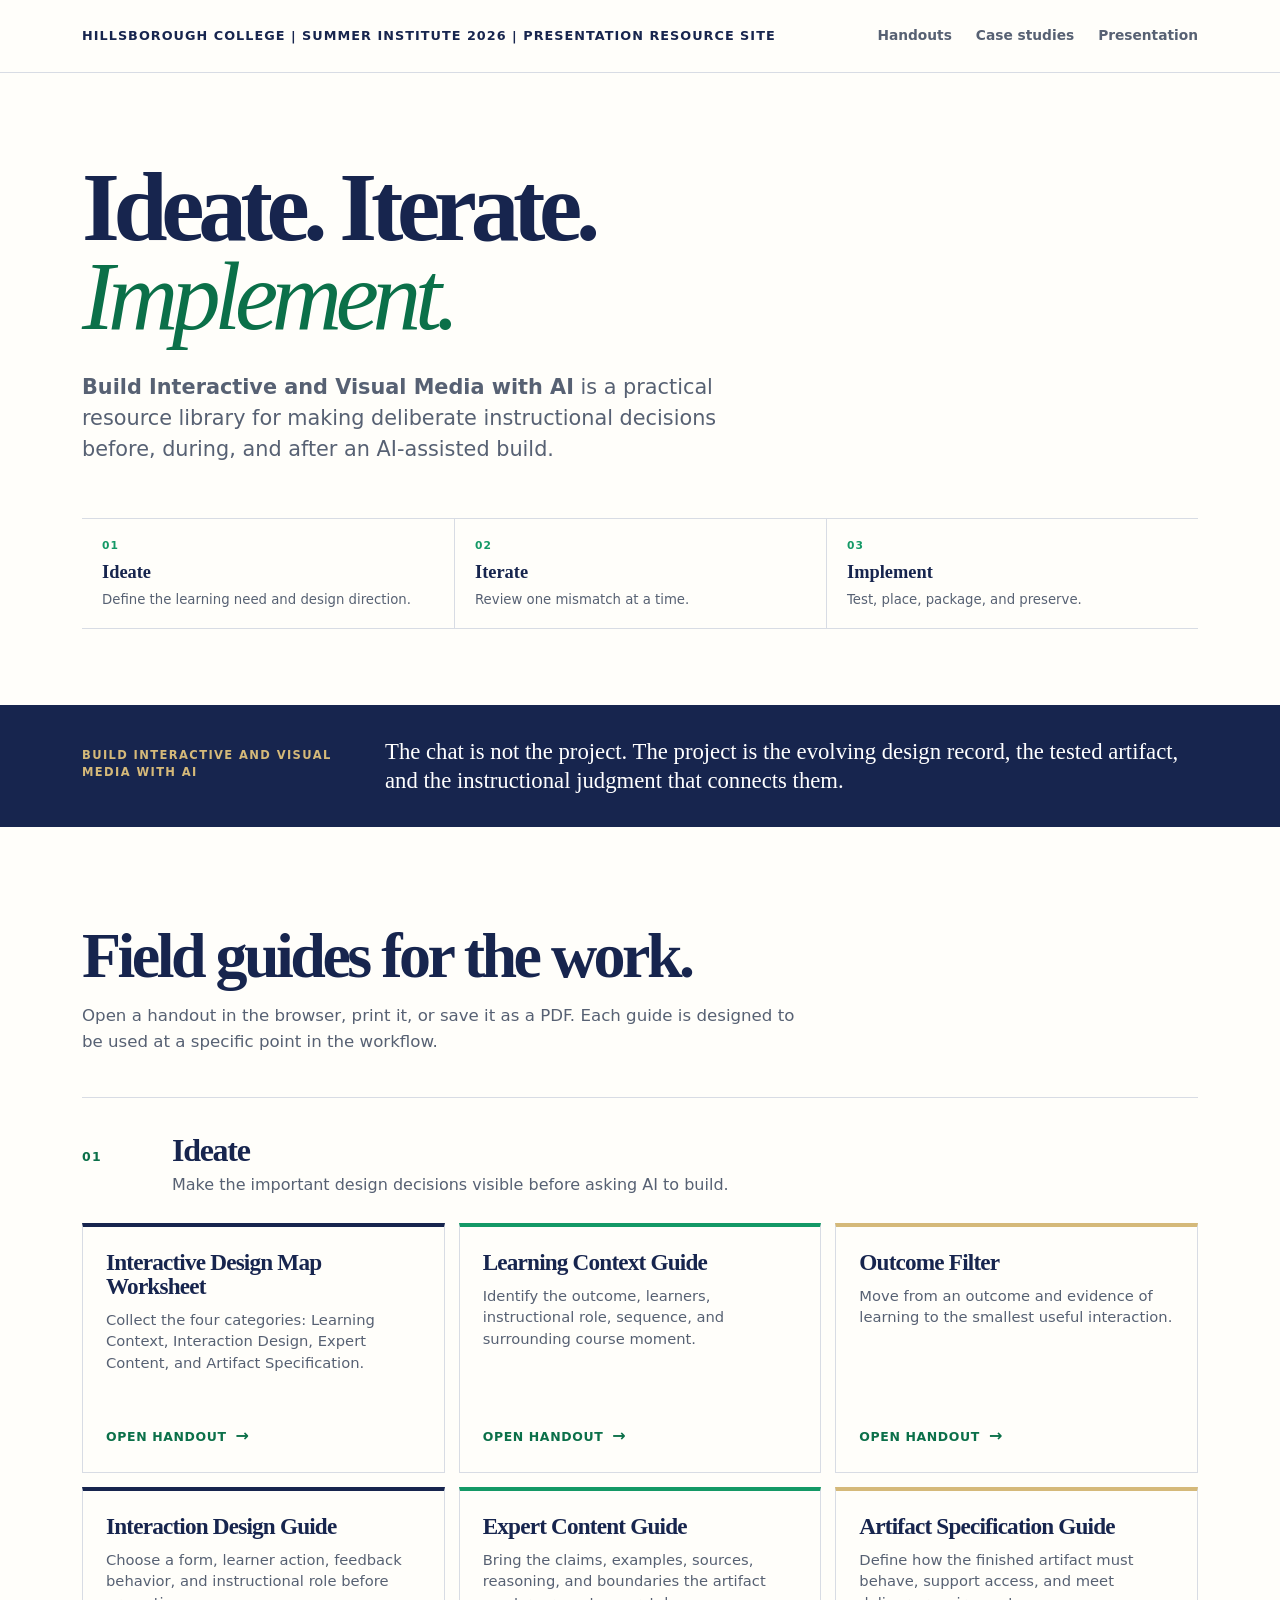
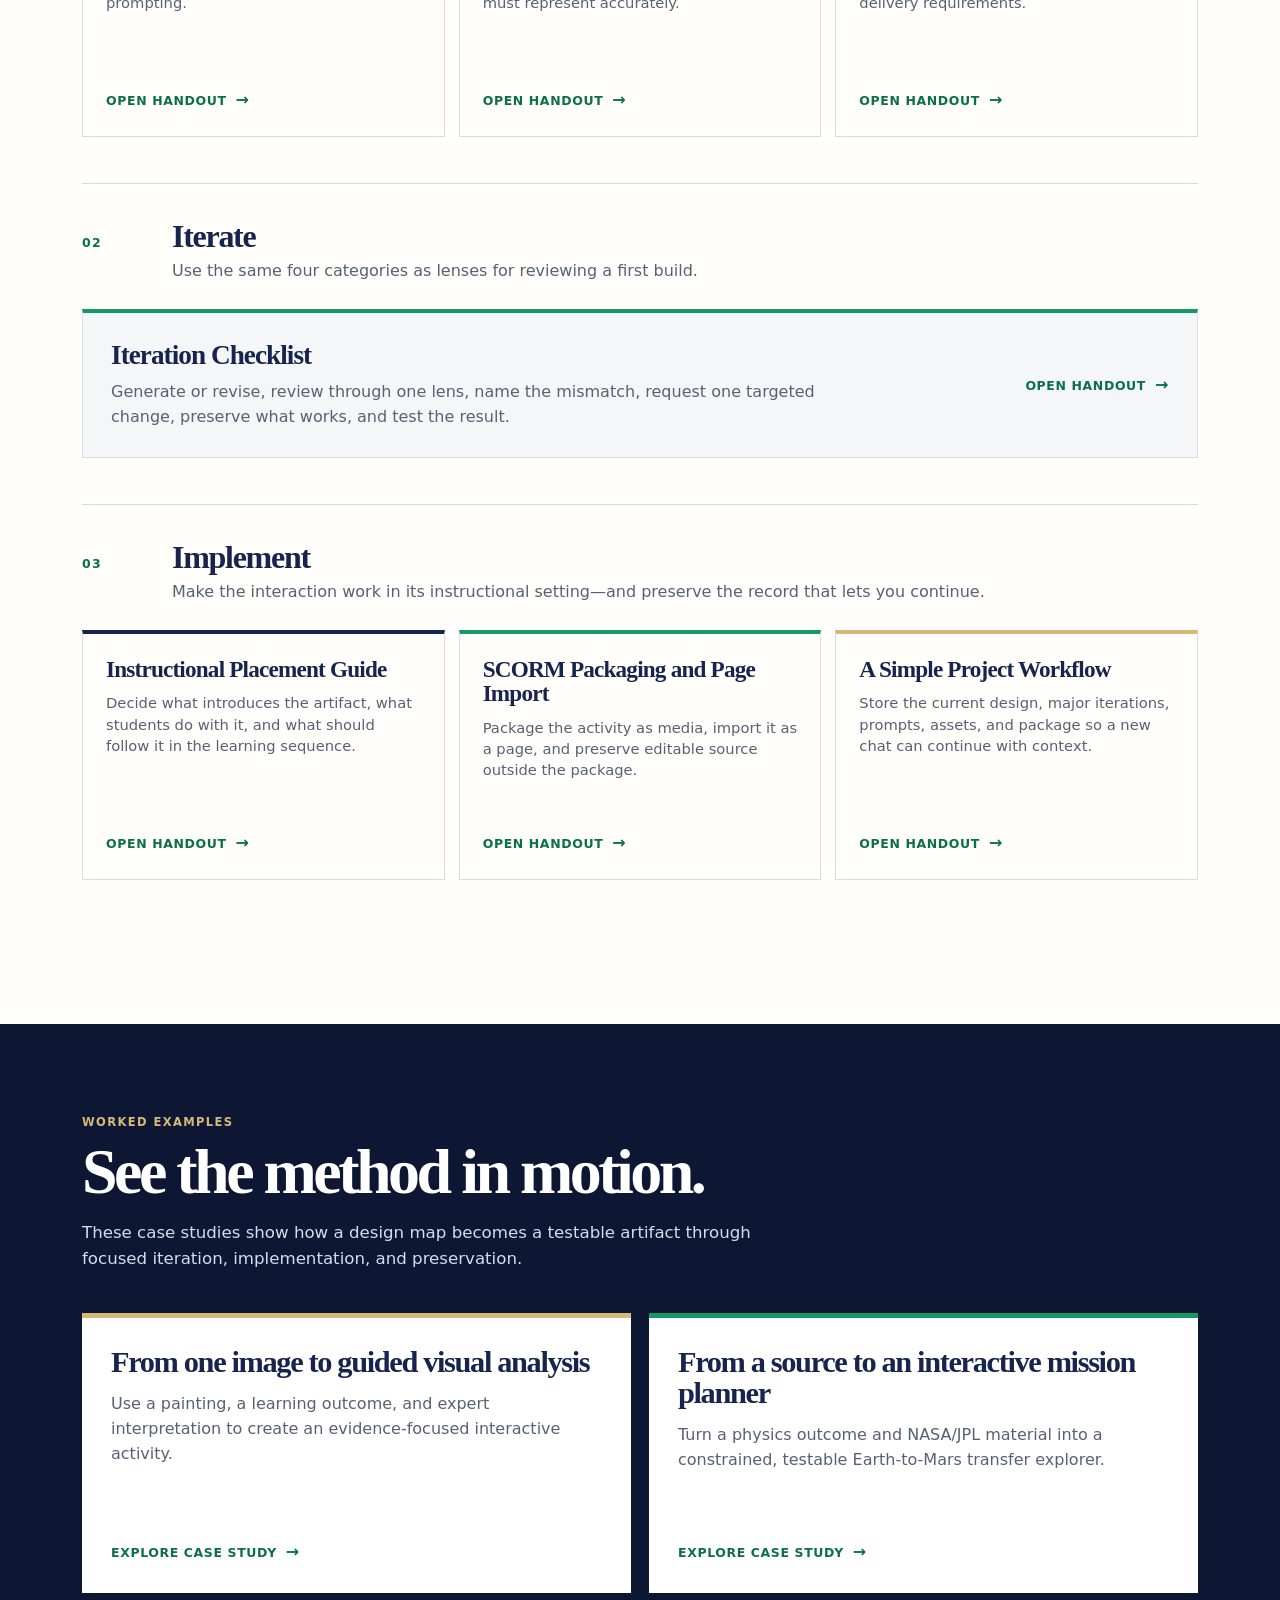
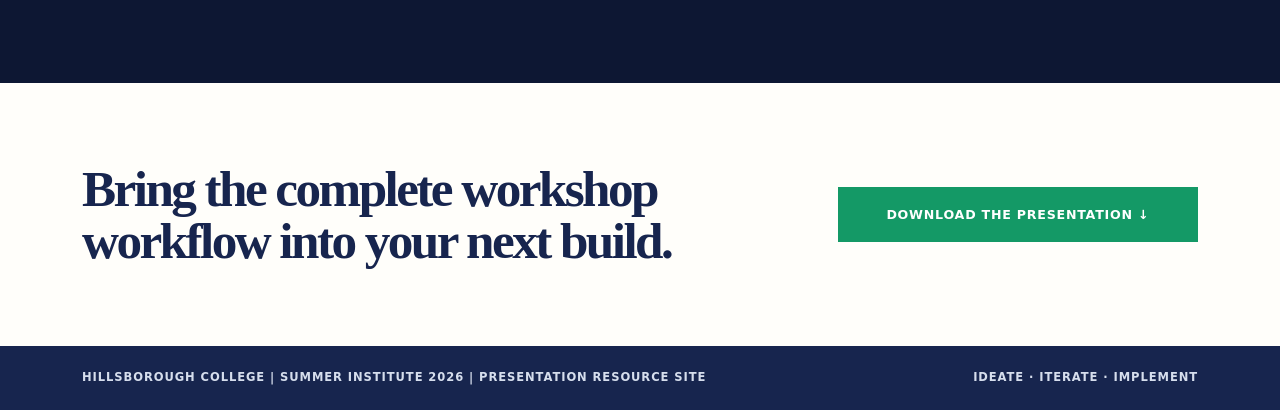
==== index.html @ d1218fcb "Remove landing page title eyebrow" ====
<!doctype html>
<html lang="en">
<head>
  <meta charset="utf-8">
  <meta name="viewport" content="width=device-width, initial-scale=1">
  <meta name="description" content="Hillsborough College Summer Institute 2026 resource library for Ideate, Iterate, Implement: building interactive and visual media with AI.">
  <title>Ideate, Iterate, Implement | Hillsborough College Summer Institute 2026</title>
  <link rel="stylesheet" href="assets/site.css">
</head>
<body>
  <a class="skip-link" href="#resources">Skip to resources</a>

  <header class="site-header">
    <div class="shell masthead">
      <a class="wordmark" href="#top">Hillsborough College | Summer Institute 2026 | Presentation Resource Site</a>
      <nav aria-label="Resource sections">
        <a href="#resources">Handouts</a>
        <a href="#cases">Case studies</a>
        <a href="#presentation">Presentation</a>
      </nav>
    </div>
  </header>

  <main id="top">
    <section class="hero shell" aria-labelledby="page-title">
      <h1 id="page-title">Ideate. Iterate.<br><em>Implement.</em></h1>
      <p class="hero-copy"><strong>Build Interactive and Visual Media with AI</strong> is a practical resource library for making deliberate instructional decisions before, during, and after an AI-assisted build.</p>
      <div class="workflow" aria-label="The workshop workflow">
        <a href="#ideate"><span>01</span><strong>Ideate</strong><small>Define the learning need and design direction.</small></a>
        <a href="#iterate"><span>02</span><strong>Iterate</strong><small>Review one mismatch at a time.</small></a>
        <a href="#implement"><span>03</span><strong>Implement</strong><small>Test, place, package, and preserve.</small></a>
      </div>
    </section>

    <section class="principle-band">
      <div class="shell principle-grid">
        <p class="eyebrow">Build Interactive and Visual Media with AI</p>
        <p>The chat is not the project. The project is the evolving design record, the tested artifact, and the instructional judgment that connects them.</p>
      </div>
    </section>

    <section class="resource-library shell" id="resources" aria-labelledby="resources-title">
      <div class="section-intro">
        <h2 id="resources-title">Field guides for the work.</h2>
        <p>Open a handout in the browser, print it, or save it as a PDF. Each guide is designed to be used at a specific point in the workflow.</p>
      </div>

      <section class="phase-section" id="ideate" aria-labelledby="ideate-title">
        <div class="phase-heading"><p>01</p><div><h3 id="ideate-title">Ideate</h3><p>Make the important design decisions visible before asking AI to build.</p></div></div>
        <div class="resource-grid resource-grid--three">
          <article class="resource-card"><h4>Interactive Design Map Worksheet</h4><p>Collect the four categories: Learning Context, Interaction Design, Expert Content, and Artifact Specification.</p><a href="resources/handouts/interactive-design-map-template/interactive-design-map-template.html">Open handout <span aria-hidden="true">→</span></a></article>
          <article class="resource-card"><h4>Learning Context Guide</h4><p>Identify the outcome, learners, instructional role, sequence, and surrounding course moment.</p><a href="resources/handouts/learning-context-guide/learning-context-guide.html">Open handout <span aria-hidden="true">→</span></a></article>
          <article class="resource-card"><h4>Outcome Filter</h4><p>Move from an outcome and evidence of learning to the smallest useful interaction.</p><a href="resources/handouts/outcome-filter/outcome-filter.html">Open handout <span aria-hidden="true">→</span></a></article>
          <article class="resource-card"><h4>Interaction Design Guide</h4><p>Choose a form, learner action, feedback behavior, and instructional role before prompting.</p><a href="resources/handouts/interaction-pattern-menu/interaction-pattern-menu.html">Open handout <span aria-hidden="true">→</span></a></article>
          <article class="resource-card"><h4>Expert Content Guide</h4><p>Bring the claims, examples, sources, reasoning, and boundaries the artifact must represent accurately.</p><a href="resources/handouts/expert-content-guide/expert-content-guide.html">Open handout <span aria-hidden="true">→</span></a></article>
          <article class="resource-card"><h4>Artifact Specification Guide</h4><p>Define how the finished artifact must behave, support access, and meet delivery requirements.</p><a href="resources/handouts/artifact-specification-guide/artifact-specification-guide.html">Open handout <span aria-hidden="true">→</span></a></article>
        </div>
      </section>

      <section class="phase-section" id="iterate" aria-labelledby="iterate-title">
        <div class="phase-heading"><p>02</p><div><h3 id="iterate-title">Iterate</h3><p>Use the same four categories as lenses for reviewing a first build.</p></div></div>
        <div class="resource-grid resource-grid--one">
          <article class="resource-card resource-card--feature"><div><h4>Iteration Checklist</h4><p>Generate or revise, review through one lens, name the mismatch, request one targeted change, preserve what works, and test the result.</p></div><a href="resources/handouts/iteration-checklist/iteration-checklist.html">Open handout <span aria-hidden="true">→</span></a></article>
        </div>
      </section>

      <section class="phase-section" id="implement" aria-labelledby="implement-title">
        <div class="phase-heading"><p>03</p><div><h3 id="implement-title">Implement</h3><p>Make the interaction work in its instructional setting—and preserve the record that lets you continue.</p></div></div>
        <div class="resource-grid resource-grid--three">
          <article class="resource-card"><h4>Instructional Placement Guide</h4><p>Decide what introduces the artifact, what students do with it, and what should follow it in the learning sequence.</p><a href="resources/handouts/canvas-placement-guide/canvas-placement-guide.html">Open handout <span aria-hidden="true">→</span></a></article>
          <article class="resource-card"><h4>SCORM Packaging and Page Import</h4><p>Package the activity as media, import it as a page, and preserve editable source outside the package.</p><a href="resources/handouts/scorm-packaging-pattern/scorm-packaging-pattern.html">Open handout <span aria-hidden="true">→</span></a></article>
          <article class="resource-card"><h4>A Simple Project Workflow</h4><p>Store the current design, major iterations, prompts, assets, and package so a new chat can continue with context.</p><a href="resources/handouts/project-workflow/project-workflow.html">Open handout <span aria-hidden="true">→</span></a></article>
        </div>
      </section>
    </section>

    <section class="case-band" id="cases" aria-labelledby="cases-title">
      <div class="shell">
        <div class="section-intro section-intro--light"><p class="eyebrow">Worked examples</p><h2 id="cases-title">See the method in motion.</h2><p>These case studies show how a design map becomes a testable artifact through focused iteration, implementation, and preservation.</p></div>
        <div class="case-grid">
          <article class="case-card"><h3>From one image to guided visual analysis</h3><p>Use a painting, a learning outcome, and expert interpretation to create an evidence-focused interactive activity.</p><a href="resources/case-studies/art-history/art-history-interactive-design-map.html">Explore case study <span aria-hidden="true">→</span></a></article>
          <article class="case-card"><h3>From a source to an interactive mission planner</h3><p>Turn a physics outcome and NASA/JPL material into a constrained, testable Earth-to-Mars transfer explorer.</p><a href="resources/case-studies/stem/earth-to-mars-transfer-window-explorer.html">Explore case study <span aria-hidden="true">→</span></a></article>
        </div>
      </div>
    </section>

    <section class="presentation shell" id="presentation" aria-labelledby="presentation-title">
      <div><h2 id="presentation-title">Bring the complete workshop workflow into your next build.</h2></div>
      <a class="download-link" href="resources/presentation/build-interactive-and-visual-media-with-ai-v3.pptx">Download the presentation <span aria-hidden="true">↓</span></a>
    </section>
  </main>

  <footer class="site-footer"><div class="shell"><span>Hillsborough College | Summer Institute 2026 | Presentation Resource Site</span><span>Ideate · Iterate · Implement</span></div></footer>
</body>
</html>
---- assets/site.css ----
:root { --navy:#17254e; --navy-deep:#0d1733; --green:#149966; --green-dark:#0b7049; --gold:#d5b979; --ink:#202532; --muted:#576173; --line:#d8dce4; --surface:#f5f6f8; --paper:#fffefa; --serif:Georgia,"Times New Roman",serif; --sans:Inter,ui-sans-serif,system-ui,-apple-system,BlinkMacSystemFont,"Segoe UI",sans-serif; }
* { box-sizing:border-box; }
html { scroll-behavior:smooth; }
body { background:var(--paper); color:var(--ink); font:16px/1.55 var(--sans); margin:0; }
a { color:inherit; }
.shell { margin:0 auto; max-width:1180px; padding-left:32px; padding-right:32px; }
.skip-link { background:#fff; color:var(--navy); left:12px; padding:10px 14px; position:fixed; top:-60px; z-index:10; }
.skip-link:focus { top:12px; }
.site-header { background:rgb(255 254 250 / 94%); border-bottom:1px solid var(--line); position:sticky; top:0; z-index:2; }
.masthead { align-items:center; display:flex; gap:24px; justify-content:space-between; min-height:72px; }
.wordmark { color:var(--navy); font-size:.8rem; font-weight:800; letter-spacing:.08em; text-decoration:none; text-transform:uppercase; }
nav { display:flex; gap:24px; }
nav a { color:var(--muted); font-size:.86rem; font-weight:750; text-decoration:none; }
nav a:hover, nav a:focus-visible { color:var(--green-dark); }
.hero { padding-bottom:76px; padding-top:90px; }
.eyebrow, .card-kicker { color:var(--green-dark); font-size:.72rem; font-weight:800; letter-spacing:.12em; margin:0 0 9px; text-transform:uppercase; }
h1,h2,h3,h4,p { margin-top:0; }
h1,h2,h3,h4 { color:var(--navy); font-family:var(--serif); }
h1 { font-size:clamp(3.3rem,7.6vw,6.65rem); letter-spacing:-.065em; line-height:.92; margin-bottom:30px; max-width:920px; }
h1 em { color:var(--green-dark); font-style:italic; font-weight:400; }
.hero-copy { color:var(--muted); font-size:clamp(1.05rem,2vw,1.3rem); line-height:1.5; margin-bottom:52px; max-width:690px; }
.workflow { border-bottom:1px solid var(--line); border-top:1px solid var(--line); display:grid; grid-template-columns:repeat(3,1fr); }
.workflow a { border-left:1px solid var(--line); display:grid; gap:4px; padding:19px 20px; text-decoration:none; }
.workflow a:first-child { border-left:0; }
.workflow a:hover, .workflow a:focus-visible { background:#edf7f2; outline:0; }
.workflow span { color:var(--green); font-size:.67rem; font-weight:800; letter-spacing:.1em; }
.workflow strong { color:var(--navy); font-family:var(--serif); font-size:1.15rem; }
.workflow small { color:var(--muted); font-size:.83rem; line-height:1.35; }
.principle-band { background:var(--navy); color:#fff; }
.principle-grid { align-items:baseline; display:grid; gap:32px; grid-template-columns:1fr 3fr; padding-bottom:32px; padding-top:32px; }
.principle-grid .eyebrow { color:var(--gold); margin:0; }
.principle-grid p:last-child { font-family:var(--serif); font-size:1.42rem; line-height:1.28; margin:0; }
.resource-library { padding-bottom:98px; padding-top:98px; }
.section-intro { margin-bottom:42px; max-width:720px; }
.section-intro h2 { font-size:clamp(2.35rem,5vw,4.1rem); letter-spacing:-.055em; line-height:.98; margin-bottom:16px; }
.section-intro > p:last-child { color:var(--muted); font-size:1.04rem; margin-bottom:0; }
.phase-section { border-top:1px solid var(--line); padding:36px 0 46px; }
.phase-heading { align-items:baseline; display:grid; gap:18px; grid-template-columns:72px minmax(0,1fr); margin-bottom:25px; }
.phase-heading > p { color:var(--green-dark); font-size:.78rem; font-weight:800; letter-spacing:.11em; margin:5px 0 0; }
.phase-heading h3 { font-size:2rem; letter-spacing:-.04em; line-height:1; margin-bottom:7px; }
.phase-heading div > p { color:var(--muted); margin:0; }
.resource-grid { display:grid; gap:14px; }
.resource-grid--three { grid-template-columns:repeat(3,1fr); }
.resource-grid--one { grid-template-columns:1fr; }
.resource-card { border:1px solid var(--line); border-top:4px solid var(--navy); display:flex; flex-direction:column; min-height:250px; padding:23px; }
.resource-card:nth-child(3n+2) { border-top-color:var(--green); }
.resource-card:nth-child(3n) { border-top-color:var(--gold); }
.resource-card h4 { font-size:1.45rem; letter-spacing:-.035em; line-height:1.04; margin-bottom:11px; }
.resource-card > p:not(.card-kicker) { color:var(--muted); font-size:.92rem; line-height:1.45; margin-bottom:22px; }
.resource-card a, .case-card a { color:var(--green-dark); font-size:.78rem; font-weight:850; letter-spacing:.05em; margin-top:auto; text-decoration:none; text-transform:uppercase; }
.resource-card a span, .case-card a span { font-size:1rem; margin-left:4px; }
.resource-card a:hover, .resource-card a:focus-visible, .case-card a:hover, .case-card a:focus-visible { color:var(--navy); text-decoration:underline; }
.resource-card--feature { align-items:center; background:var(--surface); border-top-color:var(--green); flex-direction:row; gap:32px; justify-content:space-between; min-height:0; padding:28px; }
.resource-card--feature > div { max-width:720px; }
.resource-card--feature h4 { font-size:1.7rem; }
.resource-card--feature > div > p:last-child { color:var(--muted); margin:0; }
.resource-card--feature a { flex:0 0 auto; margin:0; }
.case-band { background:var(--navy-deep); color:#fff; padding:90px 0; }
.section-intro--light .eyebrow { color:var(--gold); }
.section-intro--light h2 { color:#fff; }
.section-intro--light > p:last-child { color:#d5ddec; }
.case-grid { display:grid; gap:18px; grid-template-columns:1fr 1fr; }
.case-card { background:#fff; border-top:5px solid var(--gold); display:flex; flex-direction:column; min-height:280px; padding:29px; }
.case-card:nth-child(2) { border-top-color:var(--green); }
.case-card h3 { font-size:1.9rem; letter-spacing:-.045em; line-height:1.02; margin-bottom:14px; }
.case-card > p:not(.card-kicker) { color:var(--muted); margin-bottom:26px; }
.presentation { align-items:center; display:grid; gap:35px; grid-template-columns:1.6fr .8fr; padding-bottom:80px; padding-top:80px; }
.presentation h2 { font-size:clamp(2rem,4vw,3.25rem); letter-spacing:-.05em; line-height:1; margin:0; max-width:690px; }
.download-link { background:var(--green); color:#fff; font-size:.79rem; font-weight:850; letter-spacing:.06em; padding:18px 20px; text-align:center; text-decoration:none; text-transform:uppercase; }
.download-link:hover, .download-link:focus-visible { background:var(--green-dark); outline:3px solid rgb(20 153 102 / 28%); outline-offset:3px; }
.site-footer { background:var(--navy); color:#d6deed; font-size:.72rem; font-weight:800; letter-spacing:.08em; text-transform:uppercase; }
.site-footer .shell { display:flex; justify-content:space-between; padding-bottom:23px; padding-top:23px; }
@media (max-width:820px) { .shell { padding-left:22px; padding-right:22px; } .hero,.resource-library { padding-bottom:65px; padding-top:65px; } .principle-grid,.presentation { grid-template-columns:1fr; } .resource-grid--three { grid-template-columns:repeat(2,1fr); } }
@media (max-width:570px) { .masthead { gap:14px; min-height:62px; } .wordmark { font-size:.67rem; } nav { gap:12px; } nav a { font-size:.75rem; } h1 { font-size:clamp(3rem,17vw,4.5rem); } .workflow,.resource-grid--three,.case-grid { grid-template-columns:1fr; } .workflow a { border-left:0; border-top:1px solid var(--line); } .workflow a:first-child { border-top:0; } .principle-grid { gap:16px; } .principle-grid p:last-child { font-size:1.2rem; } .phase-heading { grid-template-columns:1fr; gap:5px; } .resource-card--feature { align-items:flex-start; flex-direction:column; gap:18px; } .site-footer .shell { align-items:flex-start; flex-direction:column; gap:8px; } }
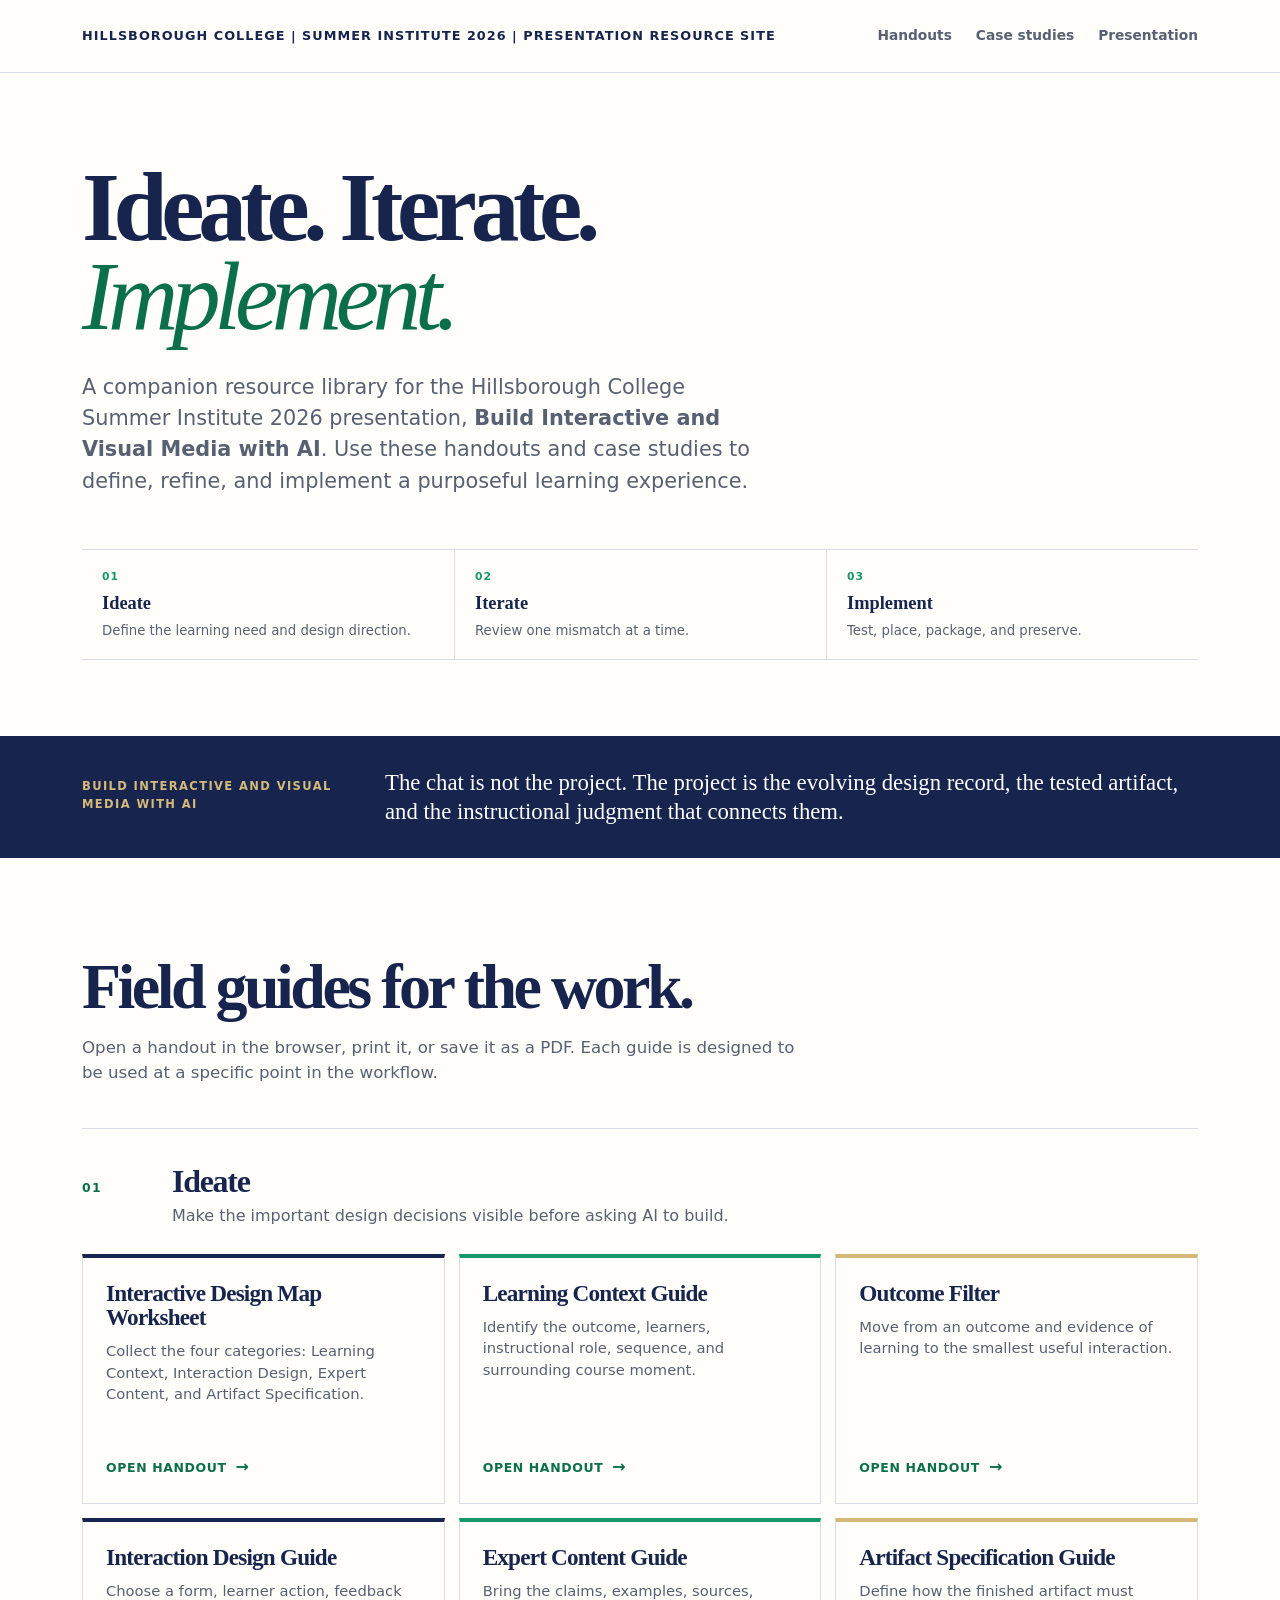
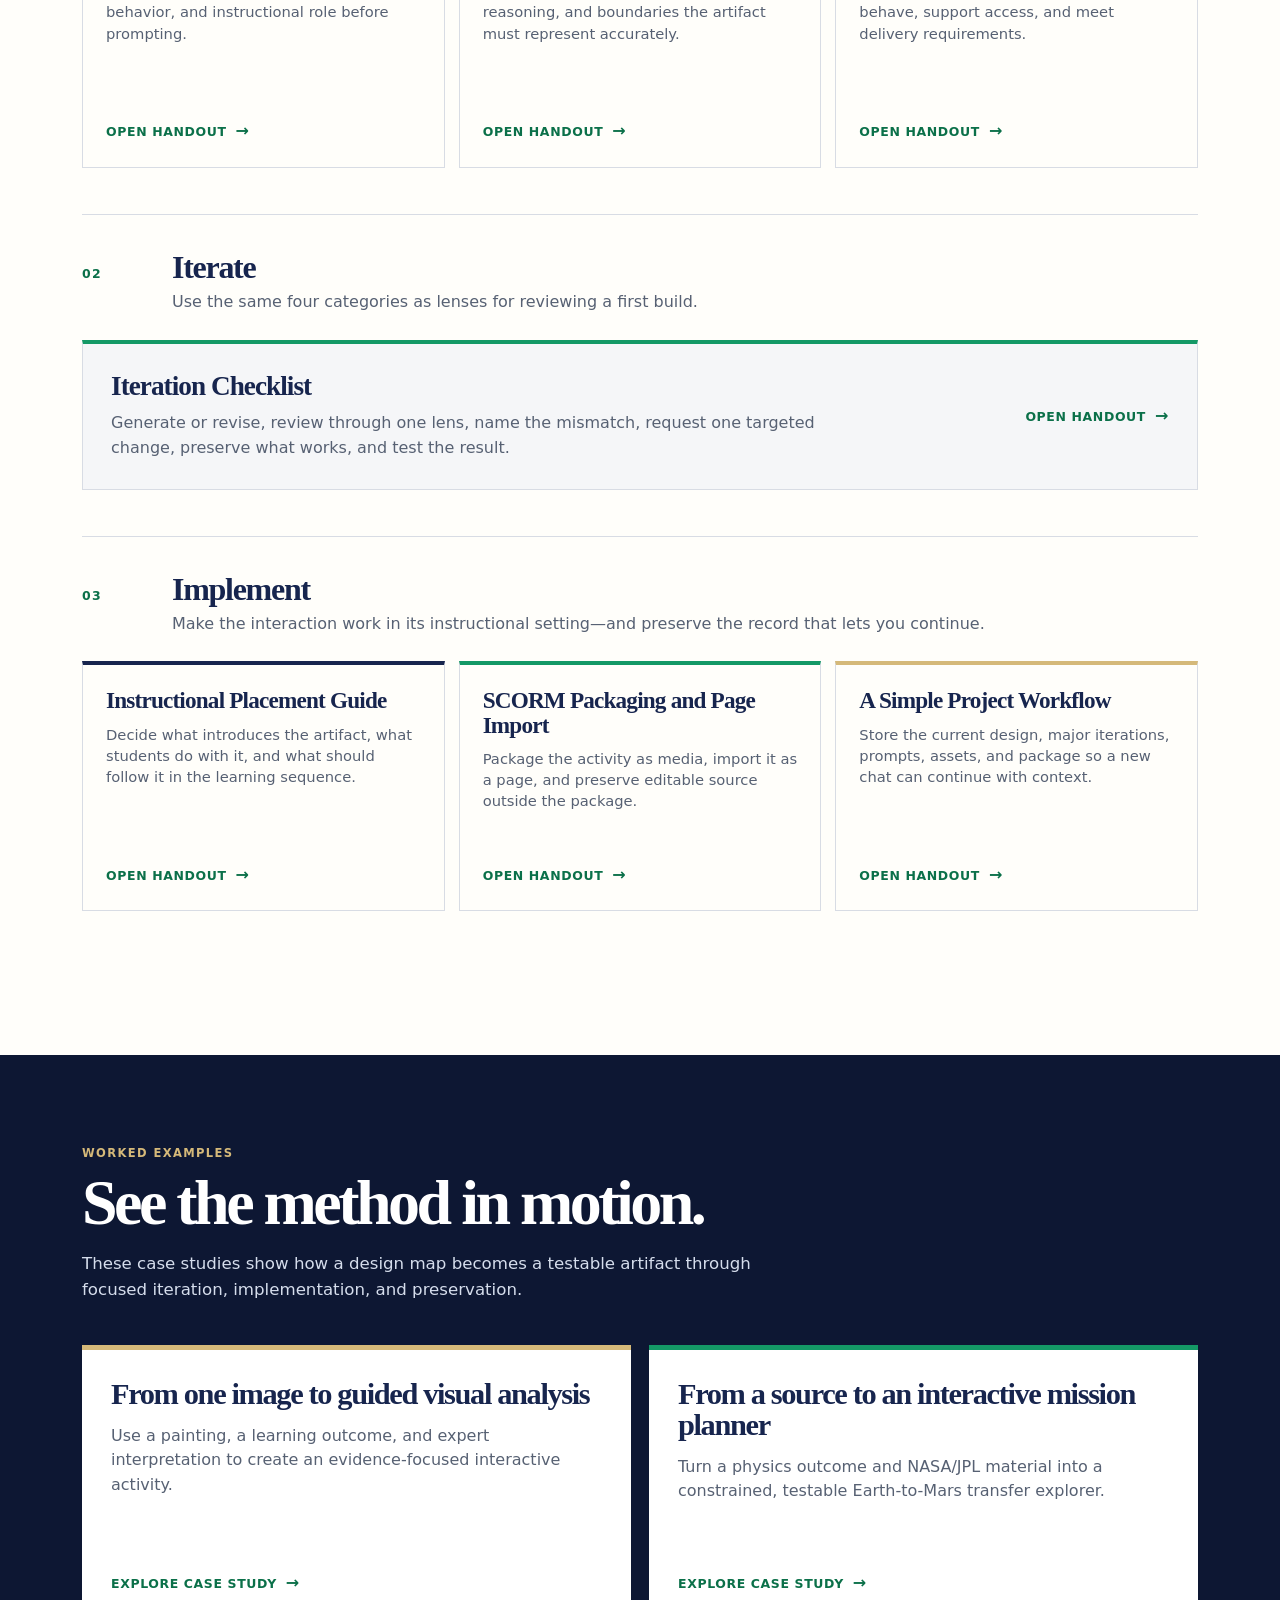
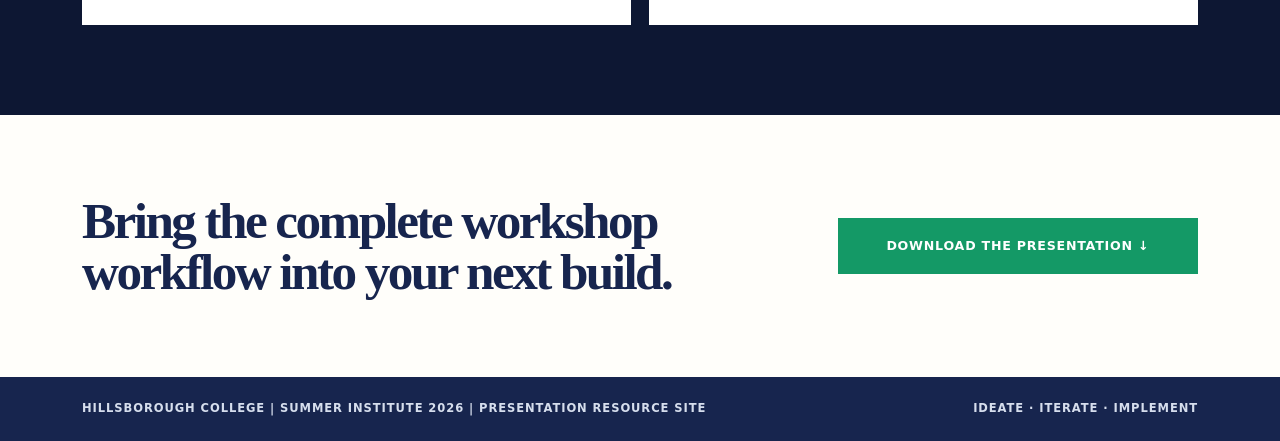
==== commit a5c56ba9: "Clarify resource site relationship to presentation" ====
--- a/index.html
+++ b/index.html
@@ -24,7 +24,7 @@
   <main id="top">
     <section class="hero shell" aria-labelledby="page-title">
       <h1 id="page-title">Ideate. Iterate.<br><em>Implement.</em></h1>
-      <p class="hero-copy"><strong>Build Interactive and Visual Media with AI</strong> is a practical resource library for making deliberate instructional decisions before, during, and after an AI-assisted build.</p>
+      <p class="hero-copy">A companion resource library for the Hillsborough College Summer Institute 2026 presentation, <strong>Build Interactive and Visual Media with AI</strong>. Use these handouts and case studies to define, refine, and implement a purposeful learning experience.</p>
       <div class="workflow" aria-label="The workshop workflow">
         <a href="#ideate"><span>01</span><strong>Ideate</strong><small>Define the learning need and design direction.</small></a>
         <a href="#iterate"><span>02</span><strong>Iterate</strong><small>Review one mismatch at a time.</small></a>
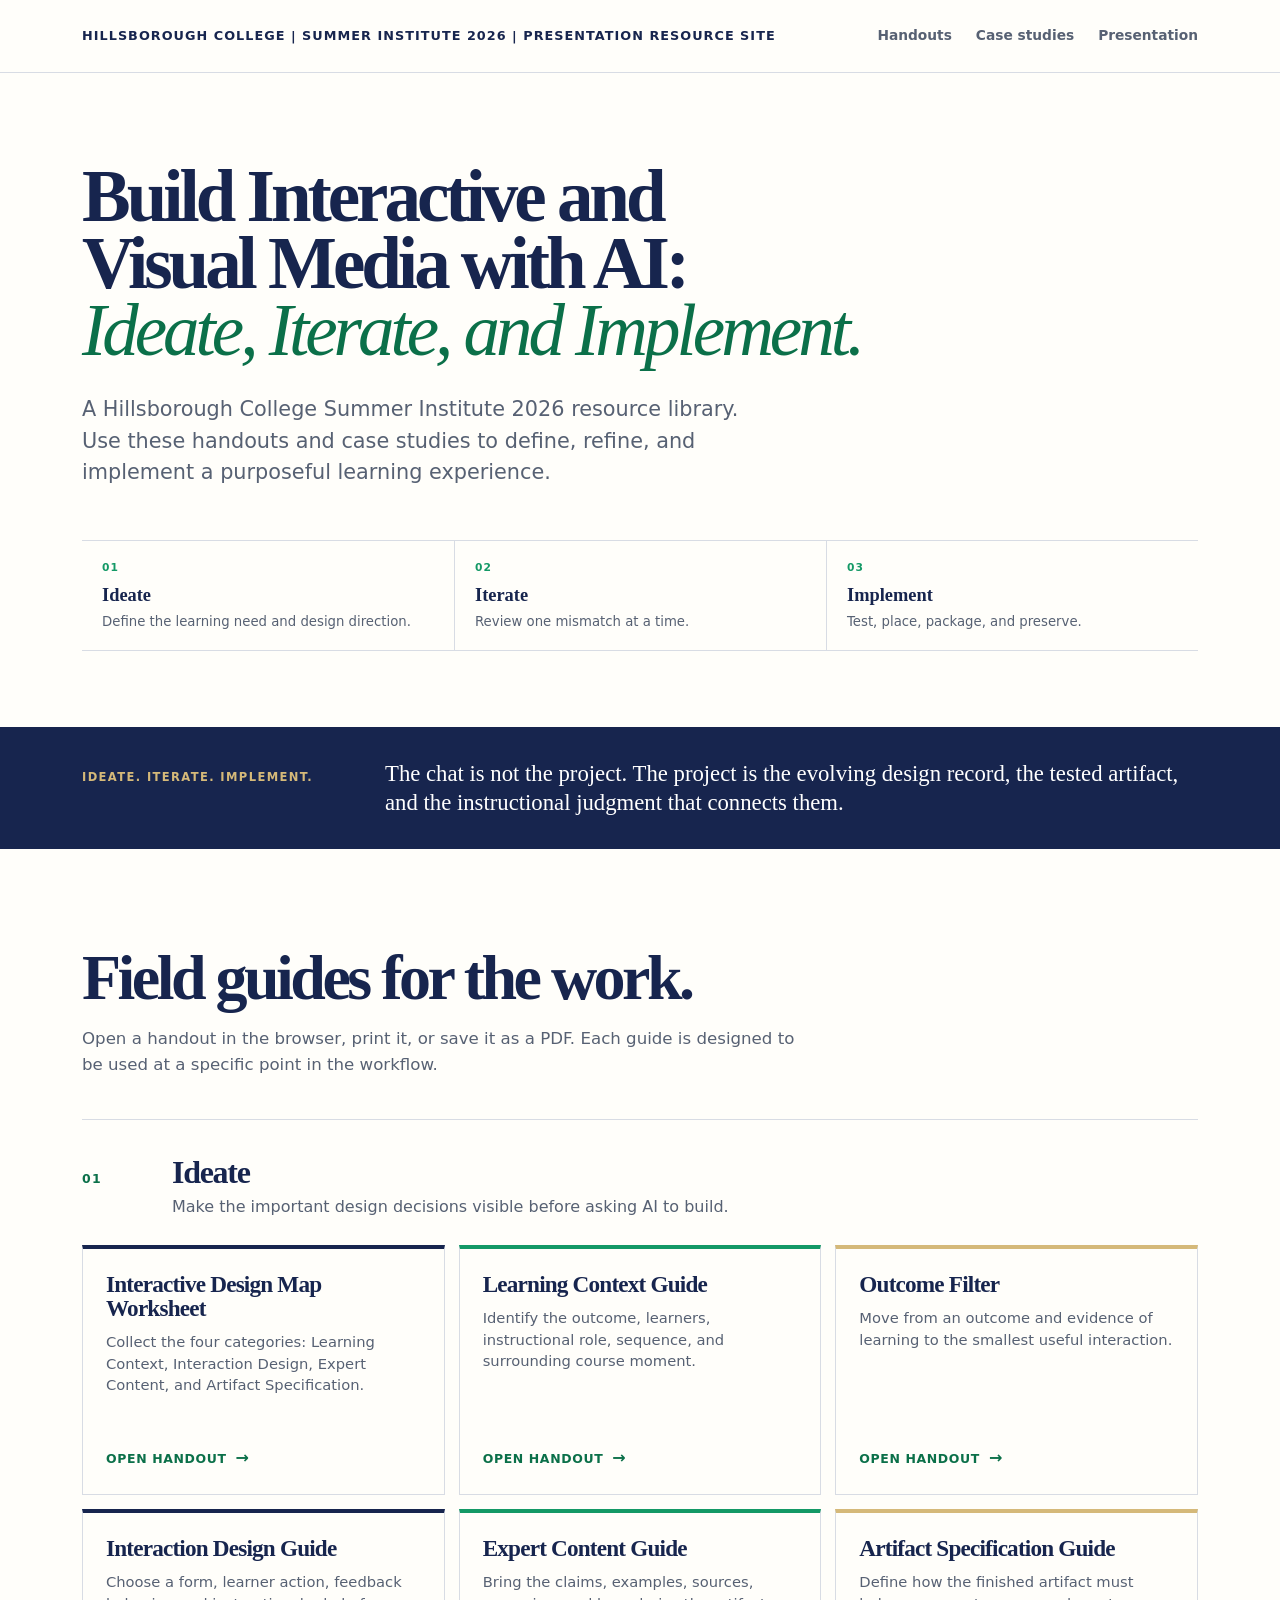
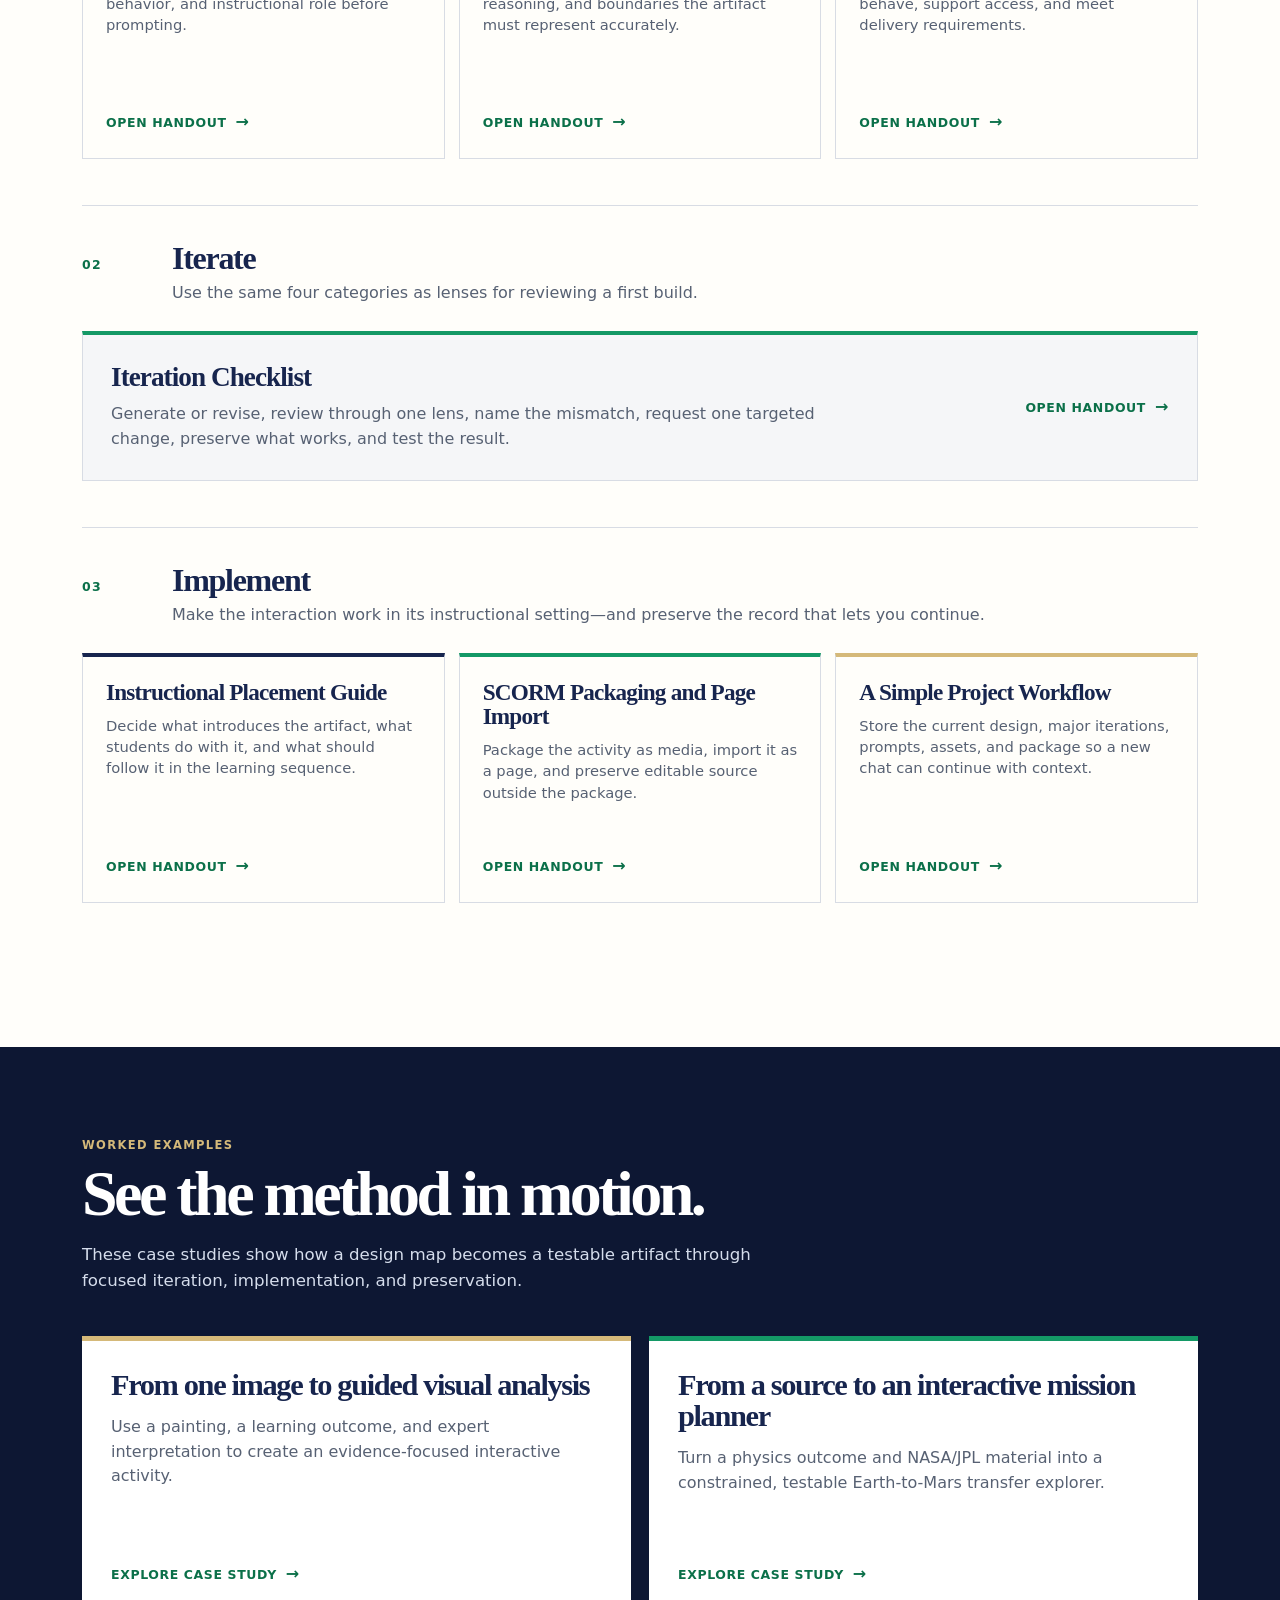
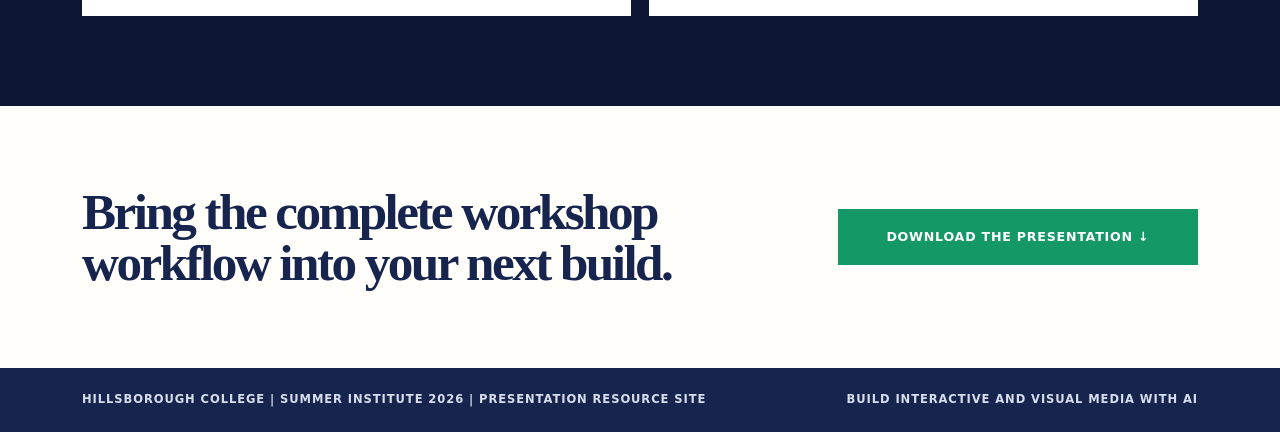
==== commit 8283a1c7: "Align resource site with presentation title and deck" ====
--- a/index.html
+++ b/index.html
@@ -3,8 +3,8 @@
 <head>
   <meta charset="utf-8">
   <meta name="viewport" content="width=device-width, initial-scale=1">
-  <meta name="description" content="Hillsborough College Summer Institute 2026 resource library for Ideate, Iterate, Implement: building interactive and visual media with AI.">
-  <title>Ideate, Iterate, Implement | Hillsborough College Summer Institute 2026</title>
+  <meta name="description" content="Build Interactive and Visual Media with AI: Ideate, Iterate, and Implement. Hillsborough College Summer Institute 2026 resource library.">
+  <title>Build Interactive and Visual Media with AI: Ideate, Iterate, and Implement</title>
   <link rel="stylesheet" href="assets/site.css">
 </head>
 <body>
@@ -23,8 +23,8 @@
 
   <main id="top">
     <section class="hero shell" aria-labelledby="page-title">
-      <h1 id="page-title">Ideate. Iterate.<br><em>Implement.</em></h1>
-      <p class="hero-copy">A companion resource library for the Hillsborough College Summer Institute 2026 presentation, <strong>Build Interactive and Visual Media with AI</strong>. Use these handouts and case studies to define, refine, and implement a purposeful learning experience.</p>
+      <h1 class="hero-title" id="page-title">Build Interactive and<br>Visual Media with AI:<br><em>Ideate, Iterate, and Implement.</em></h1>
+      <p class="hero-copy">A Hillsborough College Summer Institute 2026 resource library. Use these handouts and case studies to define, refine, and implement a purposeful learning experience.</p>
       <div class="workflow" aria-label="The workshop workflow">
         <a href="#ideate"><span>01</span><strong>Ideate</strong><small>Define the learning need and design direction.</small></a>
         <a href="#iterate"><span>02</span><strong>Iterate</strong><small>Review one mismatch at a time.</small></a>
@@ -34,7 +34,7 @@
 
     <section class="principle-band">
       <div class="shell principle-grid">
-        <p class="eyebrow">Build Interactive and Visual Media with AI</p>
+        <p class="eyebrow">Ideate. Iterate. Implement.</p>
         <p>The chat is not the project. The project is the evolving design record, the tested artifact, and the instructional judgment that connects them.</p>
       </div>
     </section>
@@ -90,6 +90,6 @@
     </section>
   </main>
 
-  <footer class="site-footer"><div class="shell"><span>Hillsborough College | Summer Institute 2026 | Presentation Resource Site</span><span>Ideate · Iterate · Implement</span></div></footer>
+  <footer class="site-footer"><div class="shell"><span>Hillsborough College | Summer Institute 2026 | Presentation Resource Site</span><span>Build Interactive and Visual Media with AI</span></div></footer>
 </body>
 </html>
--- a/assets/site.css
+++ b/assets/site.css
@@ -17,6 +17,7 @@
 h1,h2,h3,h4,p { margin-top:0; }
 h1,h2,h3,h4 { color:var(--navy); font-family:var(--serif); }
 h1 { font-size:clamp(3.3rem,7.6vw,6.65rem); letter-spacing:-.065em; line-height:.92; margin-bottom:30px; max-width:920px; }
+.hero-title { font-size:clamp(3rem,5.7vw,4.8rem); letter-spacing:-.055em; max-width:1100px; }
 h1 em { color:var(--green-dark); font-style:italic; font-weight:400; }
 .hero-copy { color:var(--muted); font-size:clamp(1.05rem,2vw,1.3rem); line-height:1.5; margin-bottom:52px; max-width:690px; }
 .workflow { border-bottom:1px solid var(--line); border-top:1px solid var(--line); display:grid; grid-template-columns:repeat(3,1fr); }
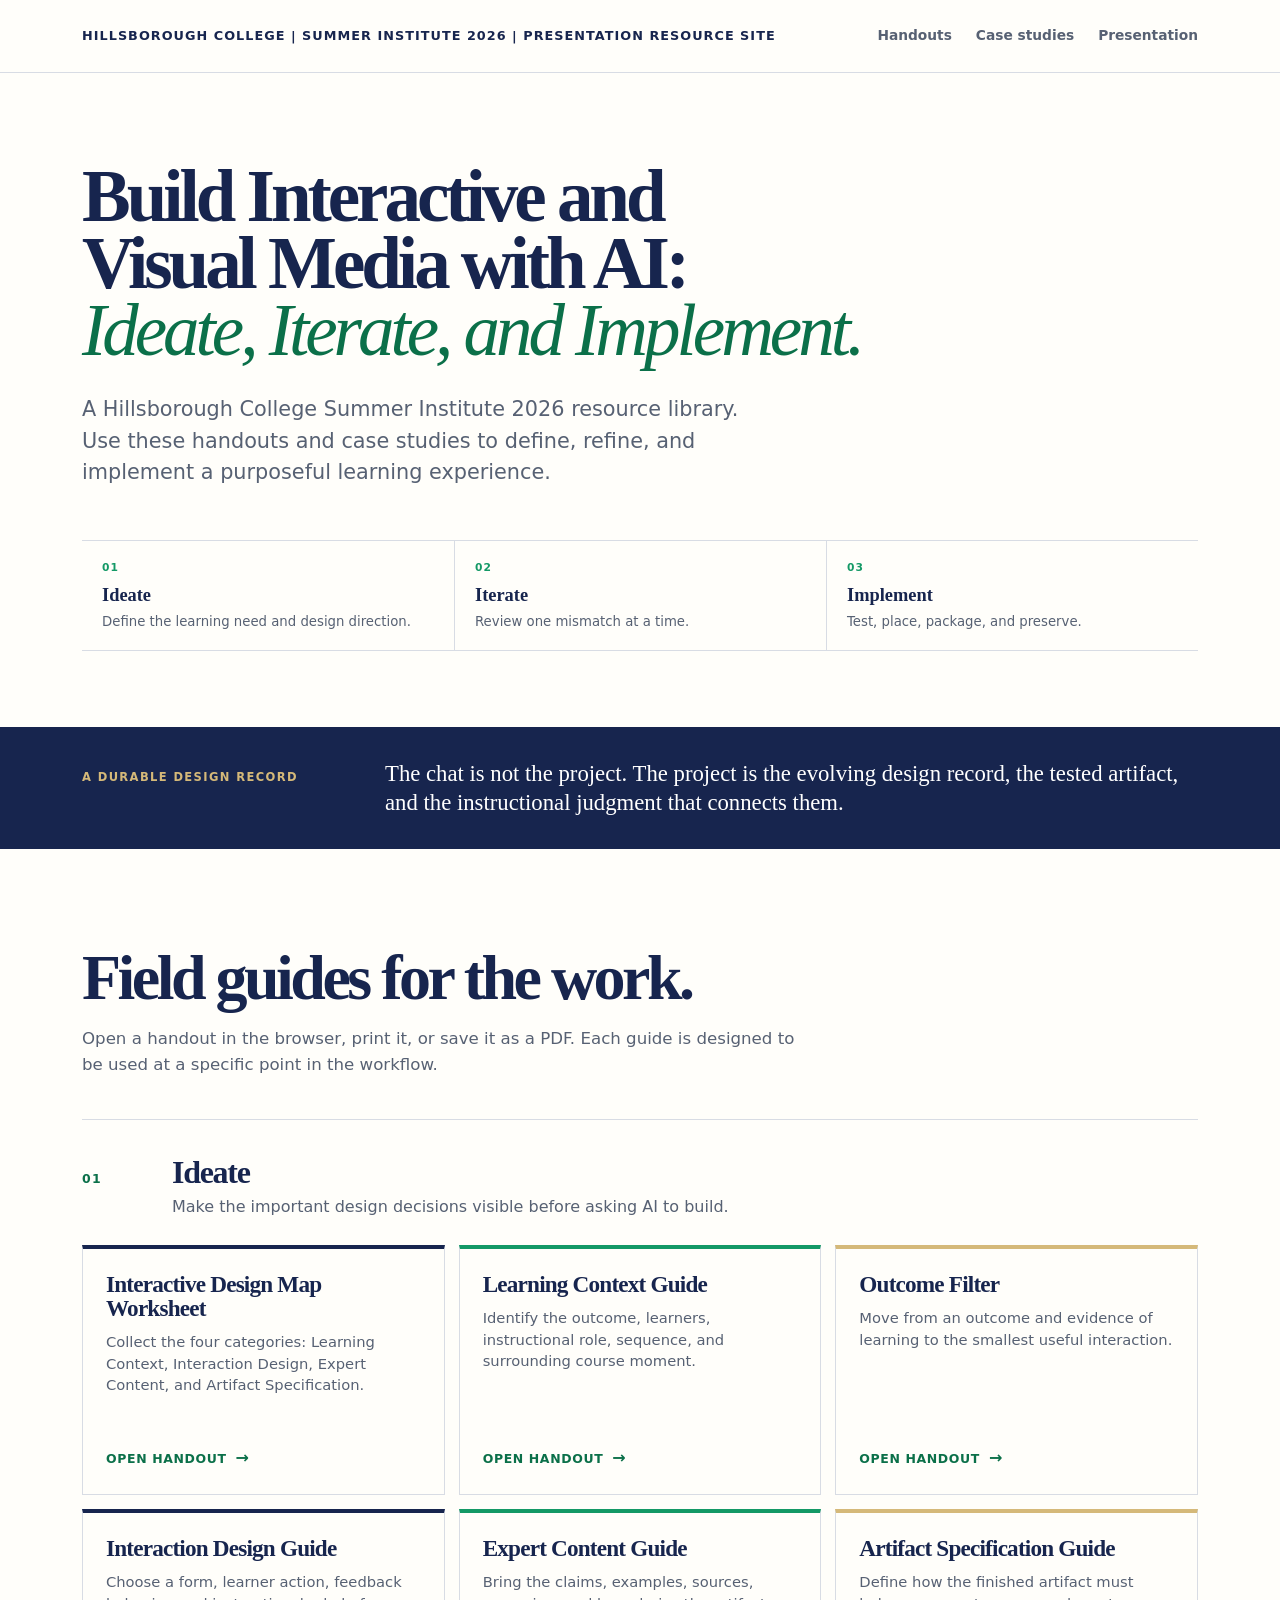
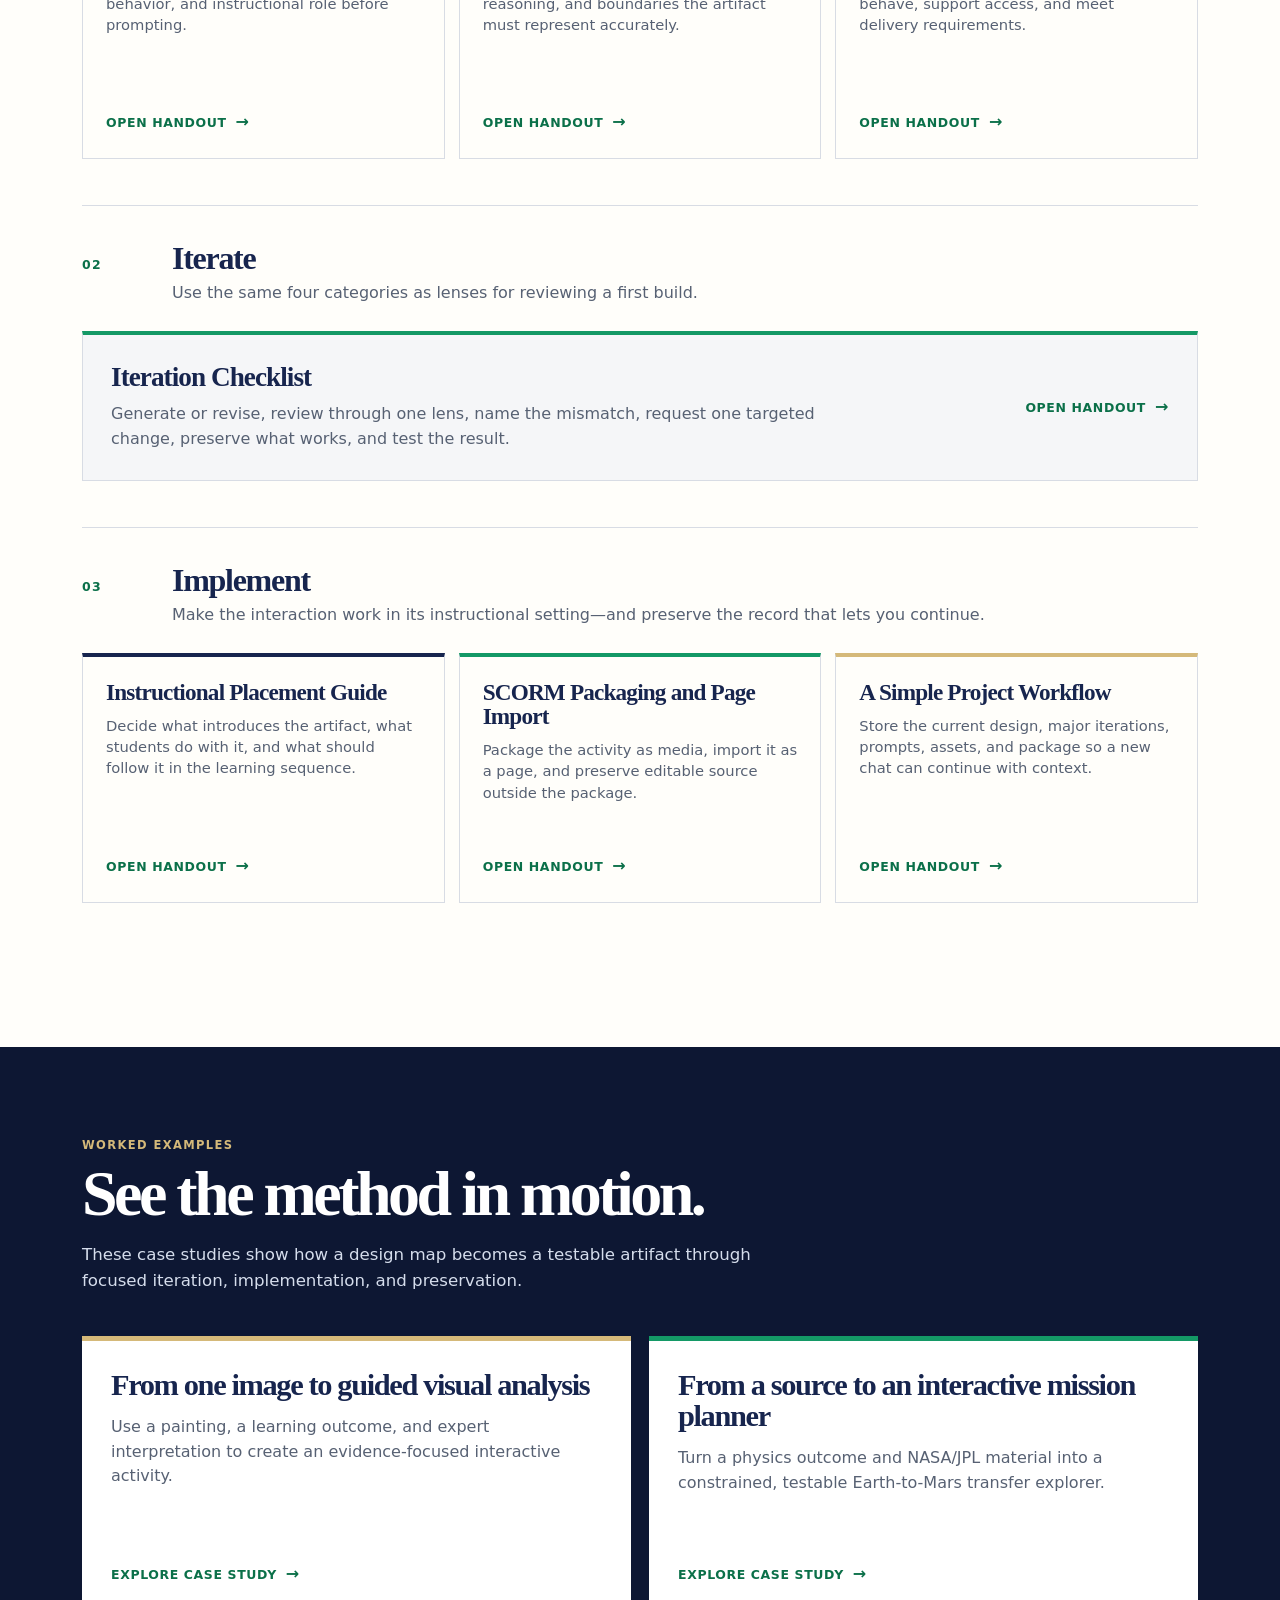
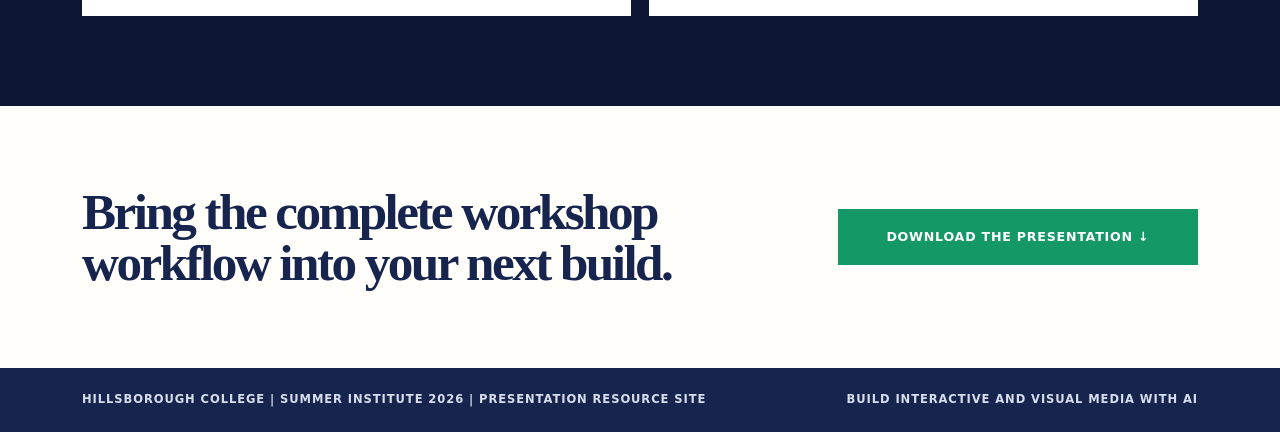
==== commit 08b8e9fe: "Clarify durable record message on landing page" ====
--- a/index.html
+++ b/index.html
@@ -34,7 +34,7 @@
 
     <section class="principle-band">
       <div class="shell principle-grid">
-        <p class="eyebrow">Ideate. Iterate. Implement.</p>
+        <p class="eyebrow">A durable design record</p>
         <p>The chat is not the project. The project is the evolving design record, the tested artifact, and the instructional judgment that connects them.</p>
       </div>
     </section>
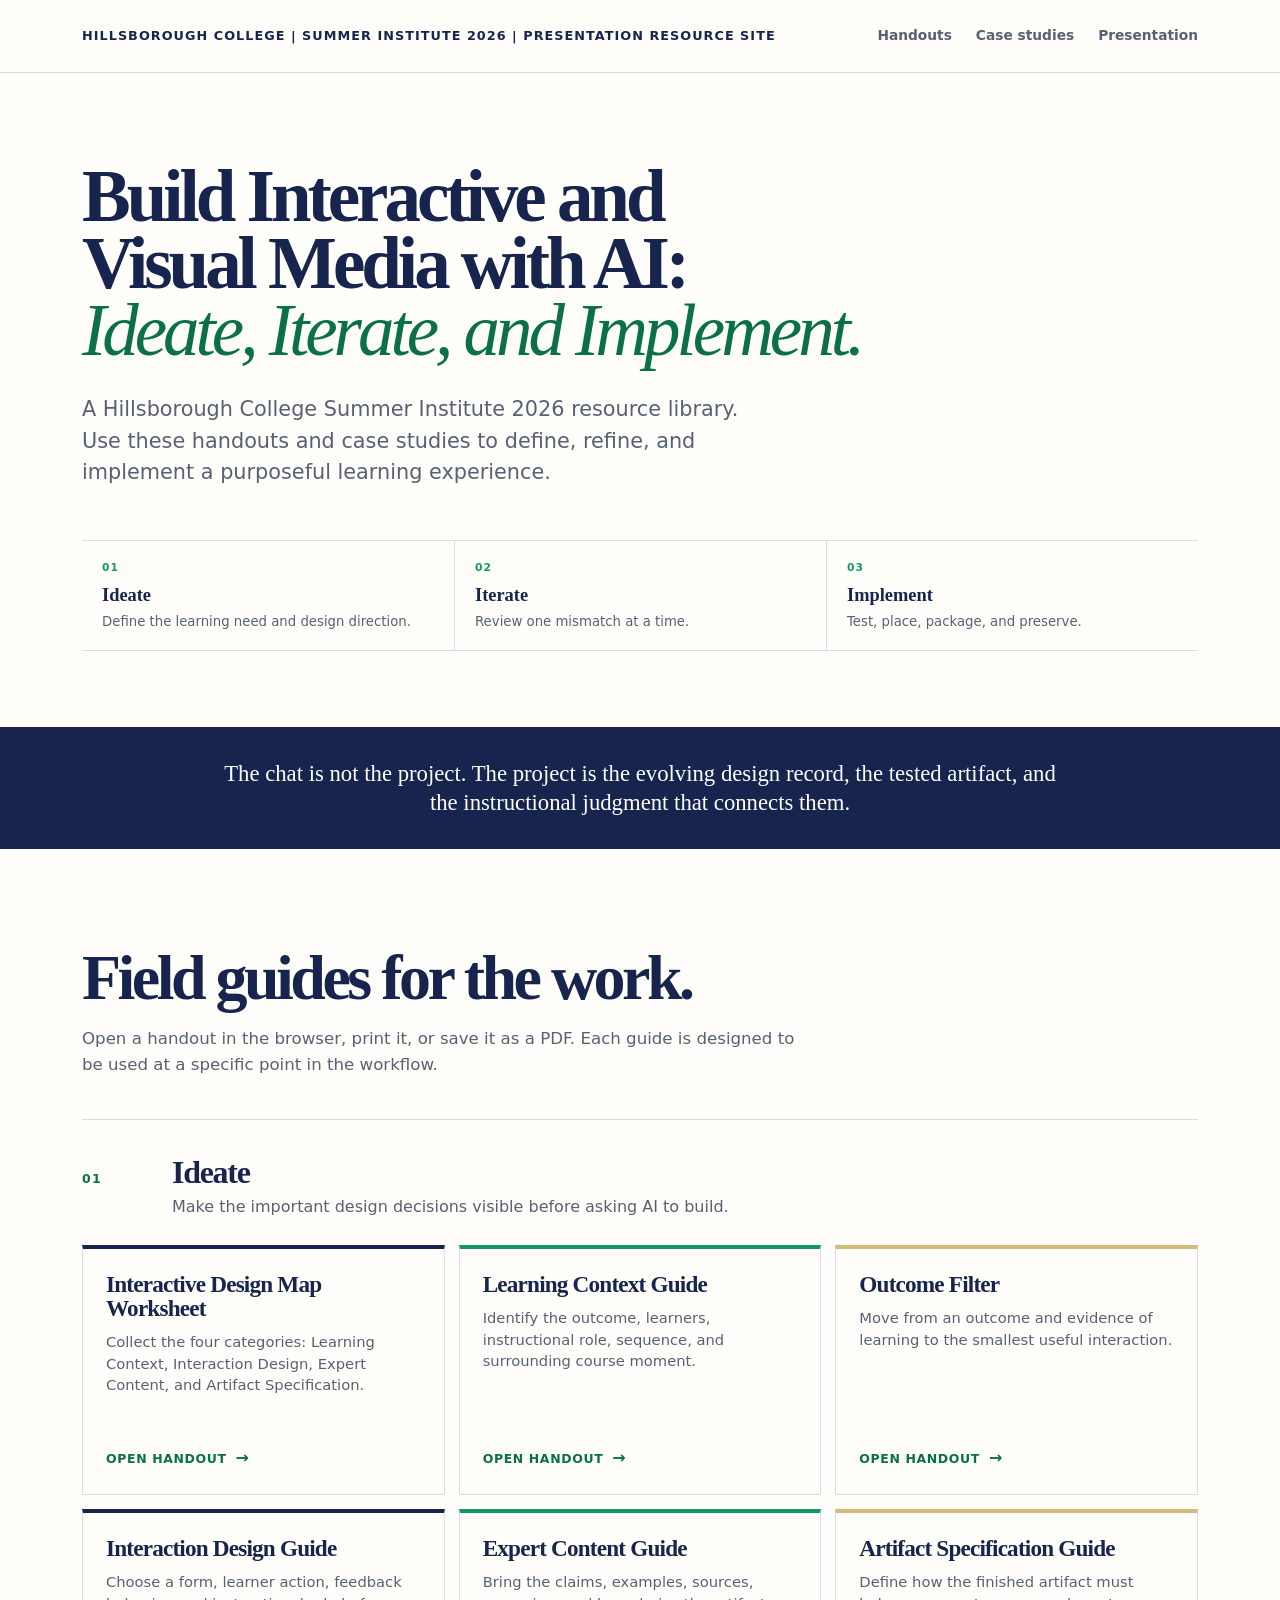
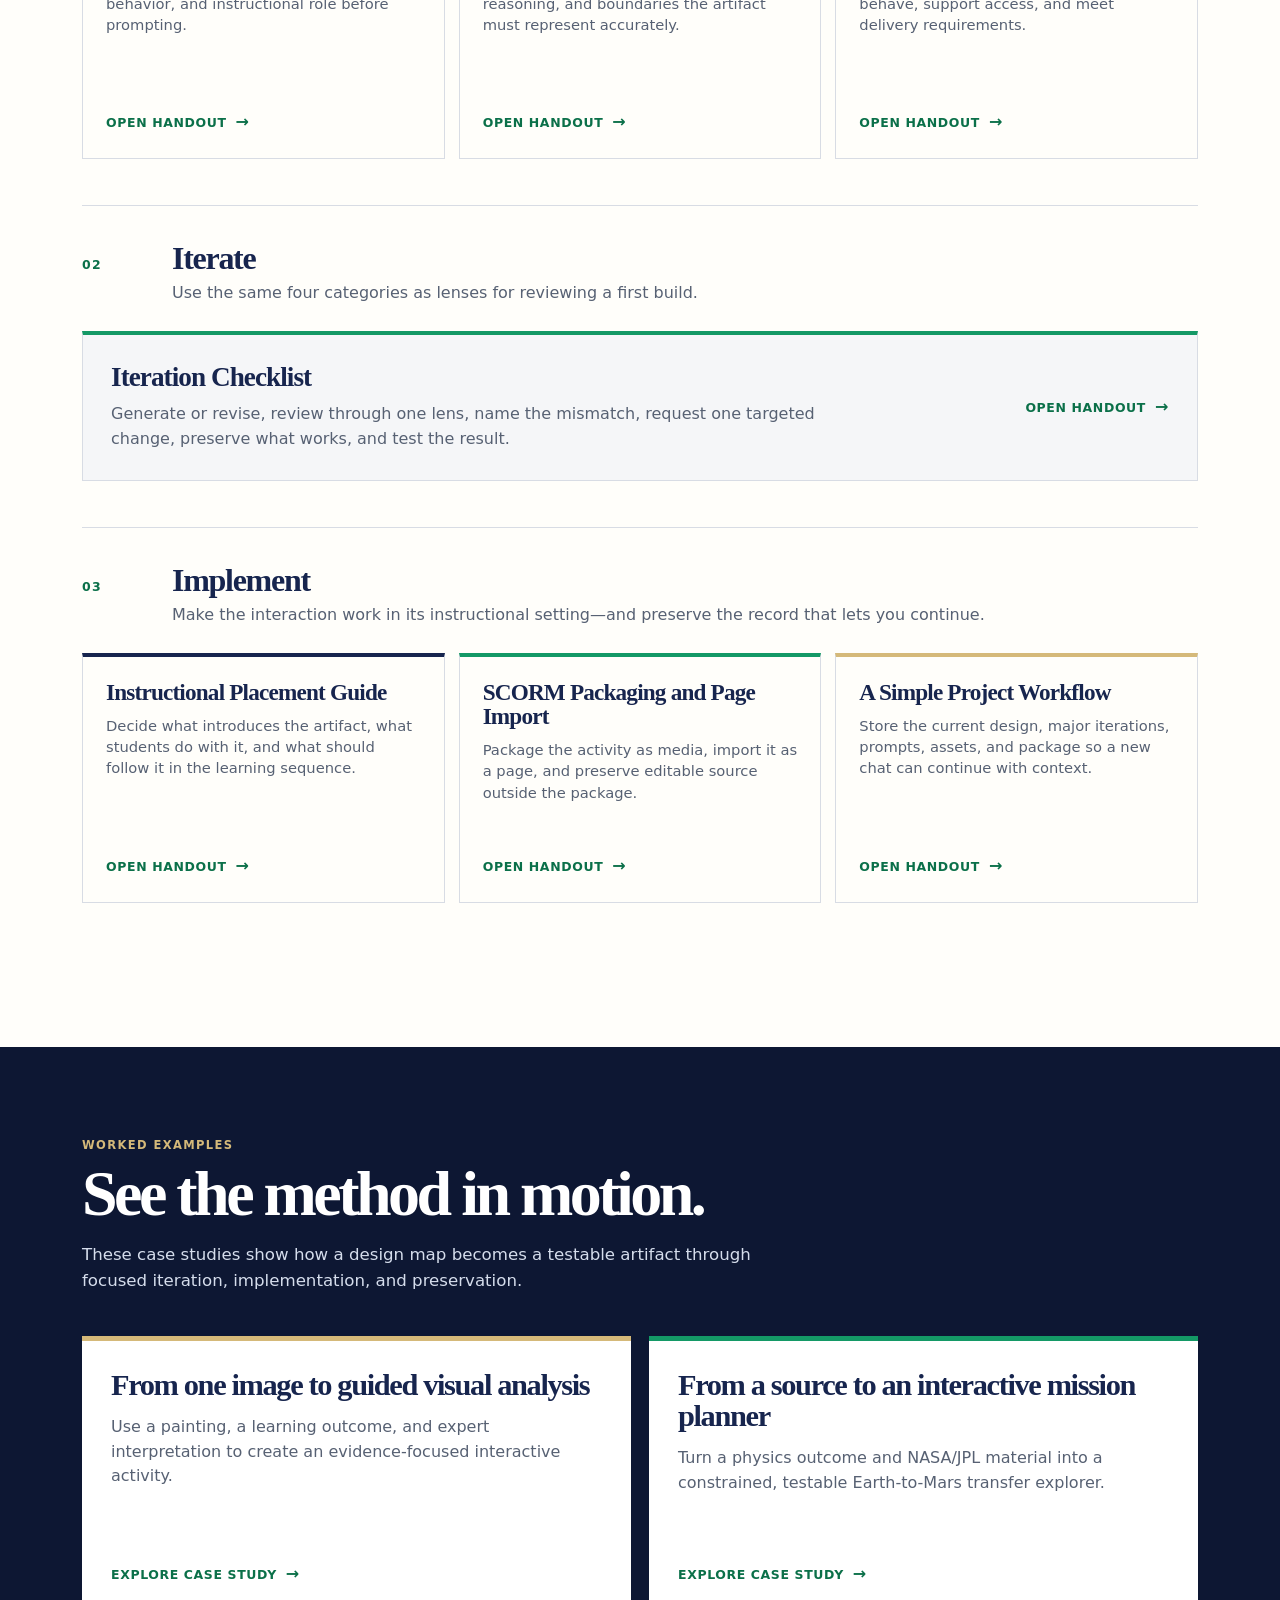
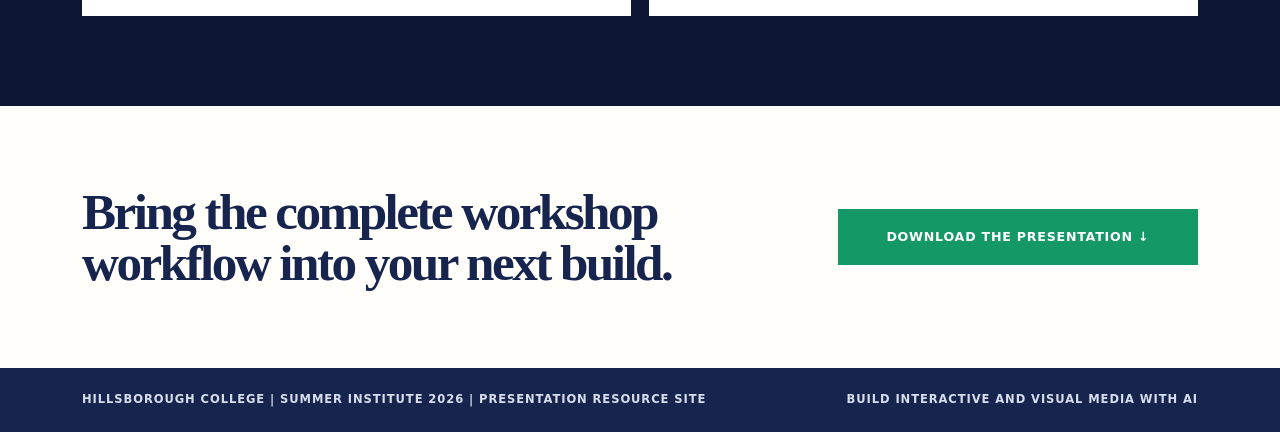
==== commit 2bb8afcd: "Center durable record statement" ====
--- a/index.html
+++ b/index.html
@@ -34,7 +34,6 @@
 
     <section class="principle-band">
       <div class="shell principle-grid">
-        <p class="eyebrow">A durable design record</p>
         <p>The chat is not the project. The project is the evolving design record, the tested artifact, and the instructional judgment that connects them.</p>
       </div>
     </section>
--- a/assets/site.css
+++ b/assets/site.css
@@ -28,9 +28,9 @@
 .workflow strong { color:var(--navy); font-family:var(--serif); font-size:1.15rem; }
 .workflow small { color:var(--muted); font-size:.83rem; line-height:1.35; }
 .principle-band { background:var(--navy); color:#fff; }
-.principle-grid { align-items:baseline; display:grid; gap:32px; grid-template-columns:1fr 3fr; padding-bottom:32px; padding-top:32px; }
+.principle-grid { align-items:baseline; display:flex; justify-content:center; padding-bottom:32px; padding-top:32px; }
 .principle-grid .eyebrow { color:var(--gold); margin:0; }
-.principle-grid p:last-child { font-family:var(--serif); font-size:1.42rem; line-height:1.28; margin:0; }
+.principle-grid p:last-child { font-family:var(--serif); font-size:1.42rem; line-height:1.28; margin:0; max-width:850px; text-align:center; }
 .resource-library { padding-bottom:98px; padding-top:98px; }
 .section-intro { margin-bottom:42px; max-width:720px; }
 .section-intro h2 { font-size:clamp(2.35rem,5vw,4.1rem); letter-spacing:-.055em; line-height:.98; margin-bottom:16px; }
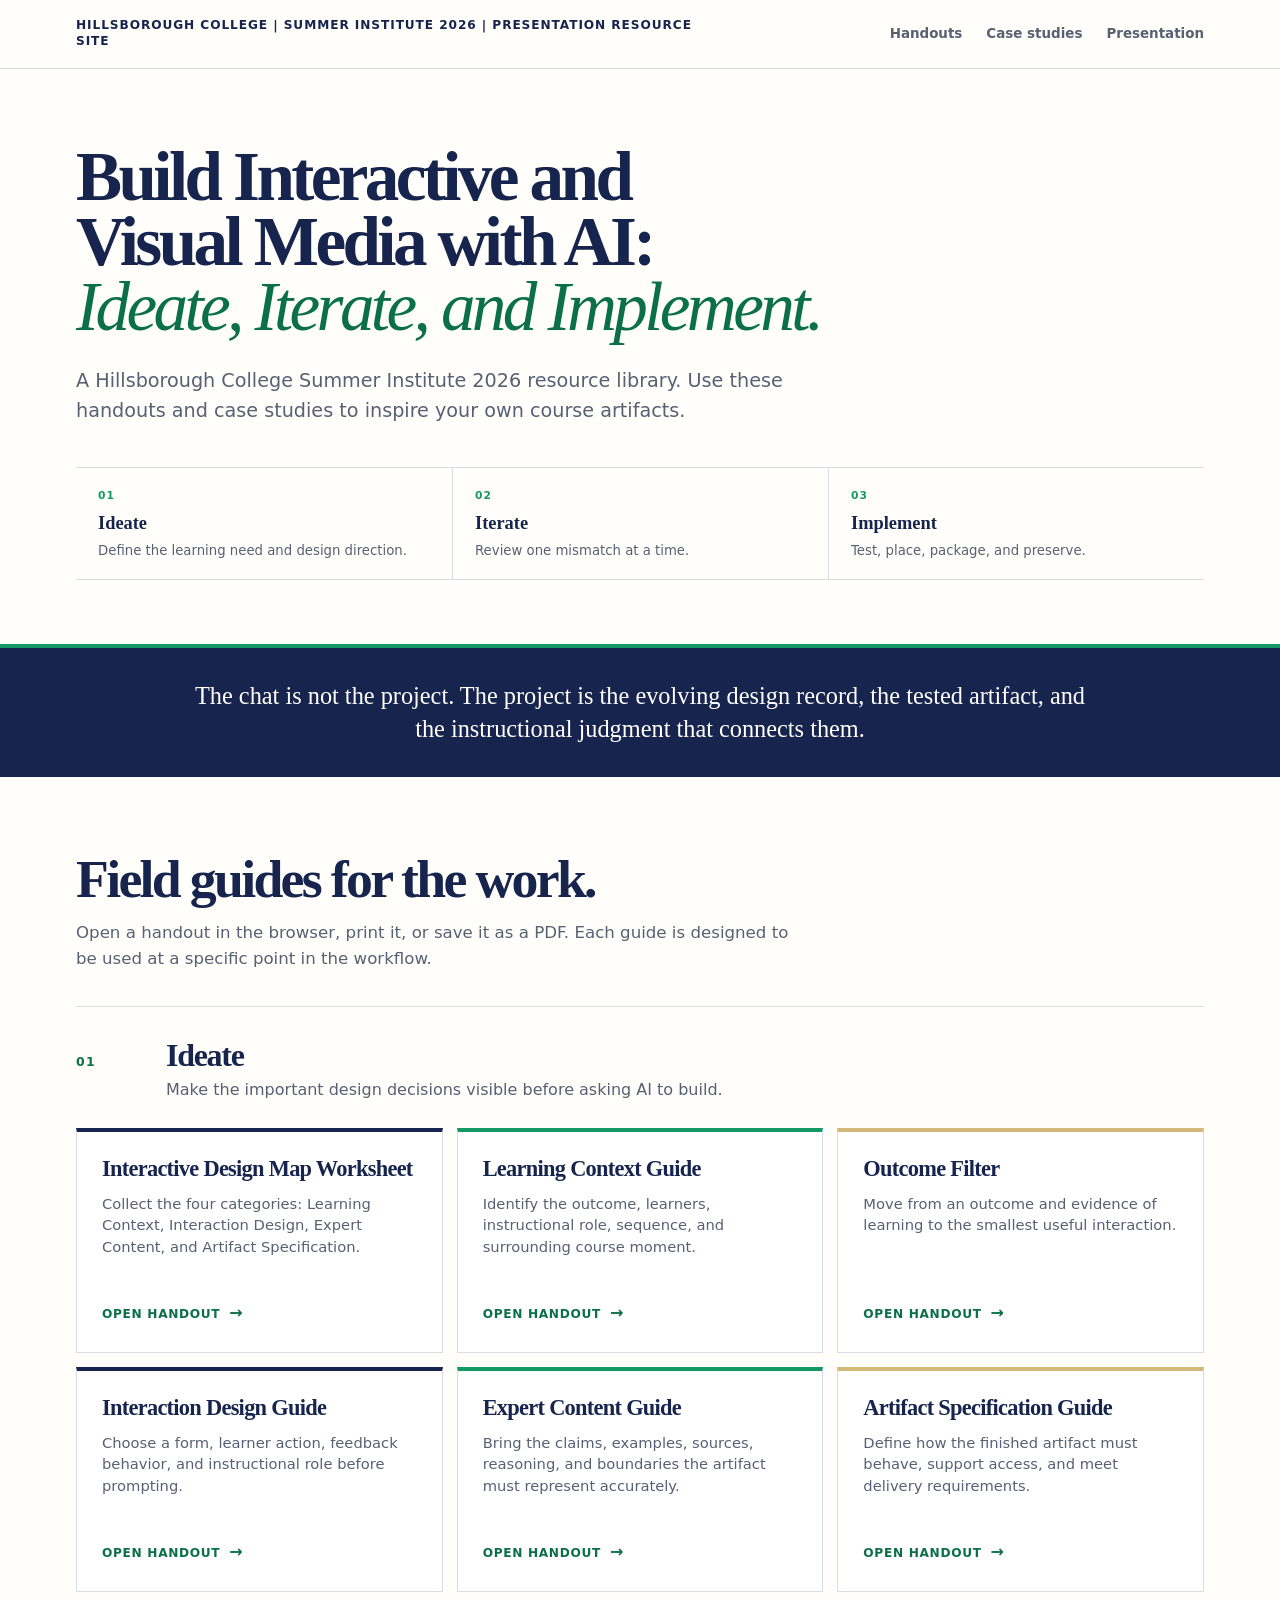
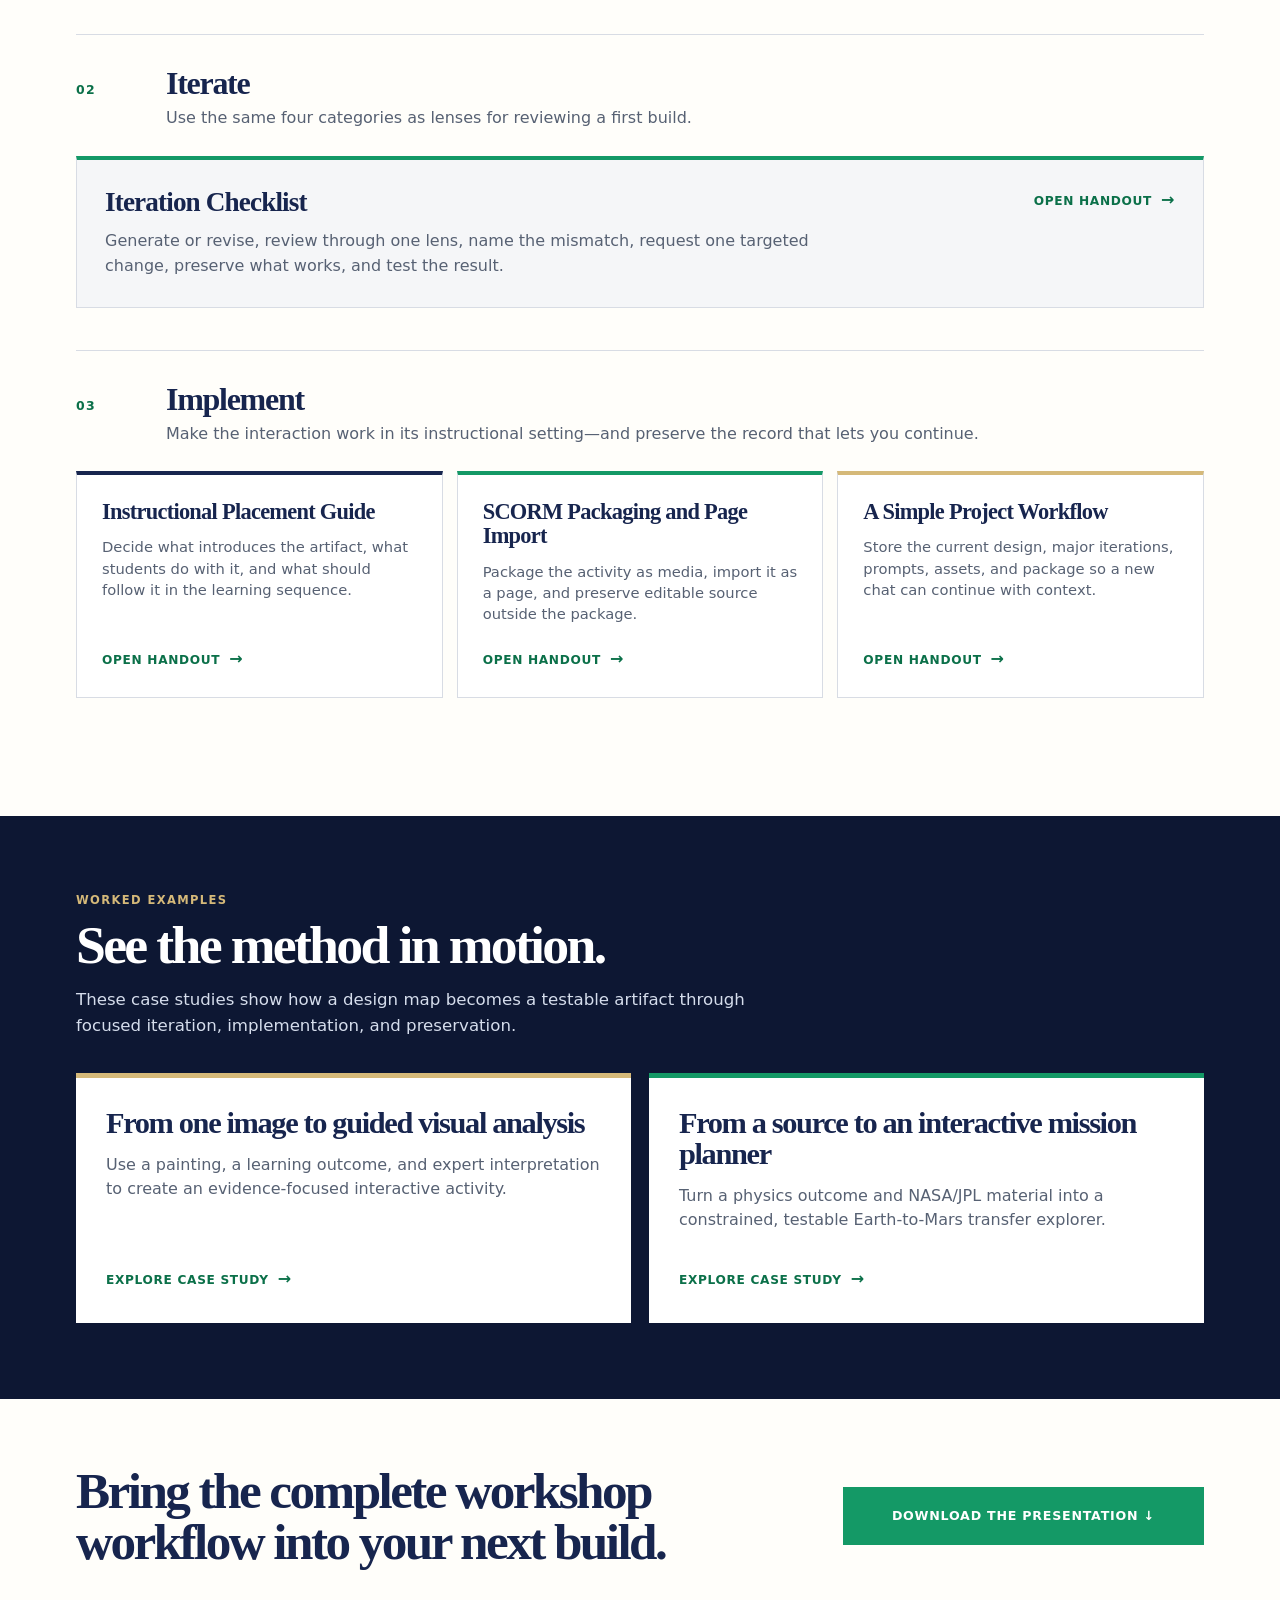
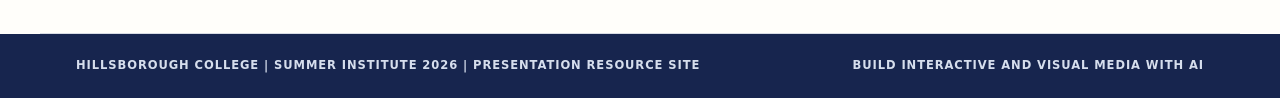
==== commit b482ca40: "Update hero copy to emphasize inspiring course artifacts" ====
--- a/index.html
+++ b/index.html
@@ -24,7 +24,7 @@
   <main id="top">
     <section class="hero shell" aria-labelledby="page-title">
       <h1 class="hero-title" id="page-title">Build Interactive and<br>Visual Media with AI:<br><em>Ideate, Iterate, and Implement.</em></h1>
-      <p class="hero-copy">A Hillsborough College Summer Institute 2026 resource library. Use these handouts and case studies to define, refine, and implement a purposeful learning experience.</p>
+      <p class="hero-copy">A Hillsborough College Summer Institute 2026 resource library. Use these handouts and case studies to inspire your own course artifacts.</p>
       <div class="workflow" aria-label="The workshop workflow">
         <a href="#ideate"><span>01</span><strong>Ideate</strong><small>Define the learning need and design direction.</small></a>
         <a href="#iterate"><span>02</span><strong>Iterate</strong><small>Review one mismatch at a time.</small></a>
--- a/assets/site.css
+++ b/assets/site.css
@@ -1,41 +1,42 @@
 :root { --navy:#17254e; --navy-deep:#0d1733; --green:#149966; --green-dark:#0b7049; --gold:#d5b979; --ink:#202532; --muted:#576173; --line:#d8dce4; --surface:#f5f6f8; --paper:#fffefa; --serif:Georgia,"Times New Roman",serif; --sans:Inter,ui-sans-serif,system-ui,-apple-system,BlinkMacSystemFont,"Segoe UI",sans-serif; }
 * { box-sizing:border-box; }
 html { scroll-behavior:smooth; }
-body { background:var(--paper); color:var(--ink); font:16px/1.55 var(--sans); margin:0; }
+body { background:var(--paper); color:var(--ink); font:16px/1.55 var(--sans); margin:0; text-rendering:optimizeLegibility; }
 a { color:inherit; }
-.shell { margin:0 auto; max-width:1180px; padding-left:32px; padding-right:32px; }
+.shell { margin:0 auto; max-width:1200px; padding-left:36px; padding-right:36px; }
 .skip-link { background:#fff; color:var(--navy); left:12px; padding:10px 14px; position:fixed; top:-60px; z-index:10; }
 .skip-link:focus { top:12px; }
-.site-header { background:rgb(255 254 250 / 94%); border-bottom:1px solid var(--line); position:sticky; top:0; z-index:2; }
-.masthead { align-items:center; display:flex; gap:24px; justify-content:space-between; min-height:72px; }
-.wordmark { color:var(--navy); font-size:.8rem; font-weight:800; letter-spacing:.08em; text-decoration:none; text-transform:uppercase; }
+.site-header { background:rgb(255 254 250 / 96%); border-bottom:1px solid var(--line); position:sticky; top:0; z-index:2; }
+.masthead { align-items:center; display:flex; gap:32px; justify-content:space-between; min-height:68px; }
+.wordmark { color:var(--navy); font-size:.76rem; font-weight:800; letter-spacing:.075em; line-height:1.3; max-width:650px; text-decoration:none; text-transform:uppercase; }
 nav { display:flex; gap:24px; }
-nav a { color:var(--muted); font-size:.86rem; font-weight:750; text-decoration:none; }
+nav a { color:var(--muted); font-size:.84rem; font-weight:750; padding:.35rem 0; text-decoration:none; }
 nav a:hover, nav a:focus-visible { color:var(--green-dark); }
-.hero { padding-bottom:76px; padding-top:90px; }
+a:focus-visible { outline:3px solid rgb(20 153 102 / 30%); outline-offset:4px; }
+.hero { padding-bottom:64px; padding-top:76px; }
 .eyebrow, .card-kicker { color:var(--green-dark); font-size:.72rem; font-weight:800; letter-spacing:.12em; margin:0 0 9px; text-transform:uppercase; }
 h1,h2,h3,h4,p { margin-top:0; }
 h1,h2,h3,h4 { color:var(--navy); font-family:var(--serif); }
 h1 { font-size:clamp(3.3rem,7.6vw,6.65rem); letter-spacing:-.065em; line-height:.92; margin-bottom:30px; max-width:920px; }
-.hero-title { font-size:clamp(3rem,5.7vw,4.8rem); letter-spacing:-.055em; max-width:1100px; }
+.hero-title { font-size:clamp(3.15rem,5.4vw,4.65rem); letter-spacing:-.052em; line-height:.94; margin-bottom:26px; max-width:1060px; }
 h1 em { color:var(--green-dark); font-style:italic; font-weight:400; }
-.hero-copy { color:var(--muted); font-size:clamp(1.05rem,2vw,1.3rem); line-height:1.5; margin-bottom:52px; max-width:690px; }
+.hero-copy { color:var(--muted); font-size:clamp(1.02rem,1.7vw,1.2rem); line-height:1.55; margin-bottom:42px; max-width:760px; }
 .workflow { border-bottom:1px solid var(--line); border-top:1px solid var(--line); display:grid; grid-template-columns:repeat(3,1fr); }
-.workflow a { border-left:1px solid var(--line); display:grid; gap:4px; padding:19px 20px; text-decoration:none; }
+.workflow a { border-left:1px solid var(--line); display:grid; gap:4px; padding:20px 22px; text-decoration:none; }
 .workflow a:first-child { border-left:0; }
 .workflow a:hover, .workflow a:focus-visible { background:#edf7f2; outline:0; }
 .workflow span { color:var(--green); font-size:.67rem; font-weight:800; letter-spacing:.1em; }
 .workflow strong { color:var(--navy); font-family:var(--serif); font-size:1.15rem; }
 .workflow small { color:var(--muted); font-size:.83rem; line-height:1.35; }
-.principle-band { background:var(--navy); color:#fff; }
-.principle-grid { align-items:baseline; display:flex; justify-content:center; padding-bottom:32px; padding-top:32px; }
+.principle-band { background:var(--navy); border-top:4px solid var(--green); color:#fff; }
+.principle-grid { align-items:center; display:flex; justify-content:center; min-height:126px; padding-bottom:32px; padding-top:32px; }
 .principle-grid .eyebrow { color:var(--gold); margin:0; }
-.principle-grid p:last-child { font-family:var(--serif); font-size:1.42rem; line-height:1.28; margin:0; max-width:850px; text-align:center; }
-.resource-library { padding-bottom:98px; padding-top:98px; }
-.section-intro { margin-bottom:42px; max-width:720px; }
-.section-intro h2 { font-size:clamp(2.35rem,5vw,4.1rem); letter-spacing:-.055em; line-height:.98; margin-bottom:16px; }
+.principle-grid p:last-child { font-family:var(--serif); font-size:clamp(1.2rem,2.1vw,1.52rem); line-height:1.32; margin:0; max-width:920px; text-align:center; }
+.resource-library { padding-bottom:76px; padding-top:76px; }
+.section-intro { margin-bottom:34px; max-width:720px; }
+.section-intro h2 { font-size:clamp(2.3rem,4.2vw,3.5rem); letter-spacing:-.05em; line-height:1; margin-bottom:14px; }
 .section-intro > p:last-child { color:var(--muted); font-size:1.04rem; margin-bottom:0; }
-.phase-section { border-top:1px solid var(--line); padding:36px 0 46px; }
+.phase-section { border-top:1px solid var(--line); padding:32px 0 42px; }
 .phase-heading { align-items:baseline; display:grid; gap:18px; grid-template-columns:72px minmax(0,1fr); margin-bottom:25px; }
 .phase-heading > p { color:var(--green-dark); font-size:.78rem; font-weight:800; letter-spacing:.11em; margin:5px 0 0; }
 .phase-heading h3 { font-size:2rem; letter-spacing:-.04em; line-height:1; margin-bottom:7px; }
@@ -43,33 +44,33 @@
 .resource-grid { display:grid; gap:14px; }
 .resource-grid--three { grid-template-columns:repeat(3,1fr); }
 .resource-grid--one { grid-template-columns:1fr; }
-.resource-card { border:1px solid var(--line); border-top:4px solid var(--navy); display:flex; flex-direction:column; min-height:250px; padding:23px; }
+.resource-card { background:#fff; border:1px solid var(--line); border-top:4px solid var(--navy); display:flex; flex-direction:column; min-height:225px; padding:25px; }
 .resource-card:nth-child(3n+2) { border-top-color:var(--green); }
 .resource-card:nth-child(3n) { border-top-color:var(--gold); }
-.resource-card h4 { font-size:1.45rem; letter-spacing:-.035em; line-height:1.04; margin-bottom:11px; }
+.resource-card h4 { font-size:1.4rem; letter-spacing:-.032em; line-height:1.08; margin-bottom:12px; }
 .resource-card > p:not(.card-kicker) { color:var(--muted); font-size:.92rem; line-height:1.45; margin-bottom:22px; }
-.resource-card a, .case-card a { color:var(--green-dark); font-size:.78rem; font-weight:850; letter-spacing:.05em; margin-top:auto; text-decoration:none; text-transform:uppercase; }
+.resource-card a, .case-card a { align-self:flex-start; border-bottom:1px solid transparent; color:var(--green-dark); font-size:.76rem; font-weight:850; letter-spacing:.055em; margin-top:auto; text-decoration:none; text-transform:uppercase; }
 .resource-card a span, .case-card a span { font-size:1rem; margin-left:4px; }
-.resource-card a:hover, .resource-card a:focus-visible, .case-card a:hover, .case-card a:focus-visible { color:var(--navy); text-decoration:underline; }
+.resource-card a:hover, .resource-card a:focus-visible, .case-card a:hover, .case-card a:focus-visible { border-bottom-color:currentColor; color:var(--navy); }
 .resource-card--feature { align-items:center; background:var(--surface); border-top-color:var(--green); flex-direction:row; gap:32px; justify-content:space-between; min-height:0; padding:28px; }
 .resource-card--feature > div { max-width:720px; }
 .resource-card--feature h4 { font-size:1.7rem; }
 .resource-card--feature > div > p:last-child { color:var(--muted); margin:0; }
 .resource-card--feature a { flex:0 0 auto; margin:0; }
-.case-band { background:var(--navy-deep); color:#fff; padding:90px 0; }
+.case-band { background:var(--navy-deep); color:#fff; padding:76px 0; }
 .section-intro--light .eyebrow { color:var(--gold); }
 .section-intro--light h2 { color:#fff; }
 .section-intro--light > p:last-child { color:#d5ddec; }
 .case-grid { display:grid; gap:18px; grid-template-columns:1fr 1fr; }
-.case-card { background:#fff; border-top:5px solid var(--gold); display:flex; flex-direction:column; min-height:280px; padding:29px; }
+.case-card { background:#fff; border-top:5px solid var(--gold); display:flex; flex-direction:column; min-height:250px; padding:30px; }
 .case-card:nth-child(2) { border-top-color:var(--green); }
 .case-card h3 { font-size:1.9rem; letter-spacing:-.045em; line-height:1.02; margin-bottom:14px; }
 .case-card > p:not(.card-kicker) { color:var(--muted); margin-bottom:26px; }
-.presentation { align-items:center; display:grid; gap:35px; grid-template-columns:1.6fr .8fr; padding-bottom:80px; padding-top:80px; }
+.presentation { align-items:center; border-bottom:1px solid var(--line); display:grid; gap:44px; grid-template-columns:1.6fr .8fr; padding-bottom:66px; padding-top:66px; }
 .presentation h2 { font-size:clamp(2rem,4vw,3.25rem); letter-spacing:-.05em; line-height:1; margin:0; max-width:690px; }
-.download-link { background:var(--green); color:#fff; font-size:.79rem; font-weight:850; letter-spacing:.06em; padding:18px 20px; text-align:center; text-decoration:none; text-transform:uppercase; }
+.download-link { background:var(--green); color:#fff; font-size:.79rem; font-weight:850; letter-spacing:.06em; padding:19px 22px; text-align:center; text-decoration:none; text-transform:uppercase; }
 .download-link:hover, .download-link:focus-visible { background:var(--green-dark); outline:3px solid rgb(20 153 102 / 28%); outline-offset:3px; }
 .site-footer { background:var(--navy); color:#d6deed; font-size:.72rem; font-weight:800; letter-spacing:.08em; text-transform:uppercase; }
 .site-footer .shell { display:flex; justify-content:space-between; padding-bottom:23px; padding-top:23px; }
-@media (max-width:820px) { .shell { padding-left:22px; padding-right:22px; } .hero,.resource-library { padding-bottom:65px; padding-top:65px; } .principle-grid,.presentation { grid-template-columns:1fr; } .resource-grid--three { grid-template-columns:repeat(2,1fr); } }
-@media (max-width:570px) { .masthead { gap:14px; min-height:62px; } .wordmark { font-size:.67rem; } nav { gap:12px; } nav a { font-size:.75rem; } h1 { font-size:clamp(3rem,17vw,4.5rem); } .workflow,.resource-grid--three,.case-grid { grid-template-columns:1fr; } .workflow a { border-left:0; border-top:1px solid var(--line); } .workflow a:first-child { border-top:0; } .principle-grid { gap:16px; } .principle-grid p:last-child { font-size:1.2rem; } .phase-heading { grid-template-columns:1fr; gap:5px; } .resource-card--feature { align-items:flex-start; flex-direction:column; gap:18px; } .site-footer .shell { align-items:flex-start; flex-direction:column; gap:8px; } }
+@media (max-width:820px) { .shell { padding-left:24px; padding-right:24px; } .masthead { align-items:flex-start; flex-direction:column; gap:8px; padding-bottom:14px; padding-top:14px; } nav { width:100%; } .hero,.resource-library { padding-bottom:58px; padding-top:58px; } .hero-title { font-size:clamp(2.8rem,8.8vw,4.1rem); } .presentation { grid-template-columns:1fr; } .resource-grid--three { grid-template-columns:repeat(2,1fr); } }
+@media (max-width:570px) { .masthead { min-height:0; } .wordmark { font-size:.64rem; } nav { gap:18px; overflow-x:auto; } nav a { font-size:.75rem; white-space:nowrap; } .hero { padding-bottom:48px; padding-top:48px; } .hero-title { font-size:clamp(2.35rem,11.2vw,3.2rem); line-height:.98; } .hero-copy { margin-bottom:34px; } .workflow,.resource-grid--three,.case-grid { grid-template-columns:1fr; } .workflow a { border-left:0; border-top:1px solid var(--line); padding:16px 14px; } .workflow a:first-child { border-top:0; } .principle-grid { min-height:0; padding-bottom:28px; padding-top:28px; } .principle-grid p:last-child { font-size:1.12rem; } .phase-heading { grid-template-columns:1fr; gap:5px; } .resource-card { min-height:0; } .resource-card--feature { align-items:flex-start; flex-direction:column; gap:18px; } .case-card { min-height:0; } .presentation { gap:26px; padding-bottom:52px; padding-top:52px; } .download-link { width:100%; } .site-footer .shell { align-items:flex-start; flex-direction:column; gap:8px; } }
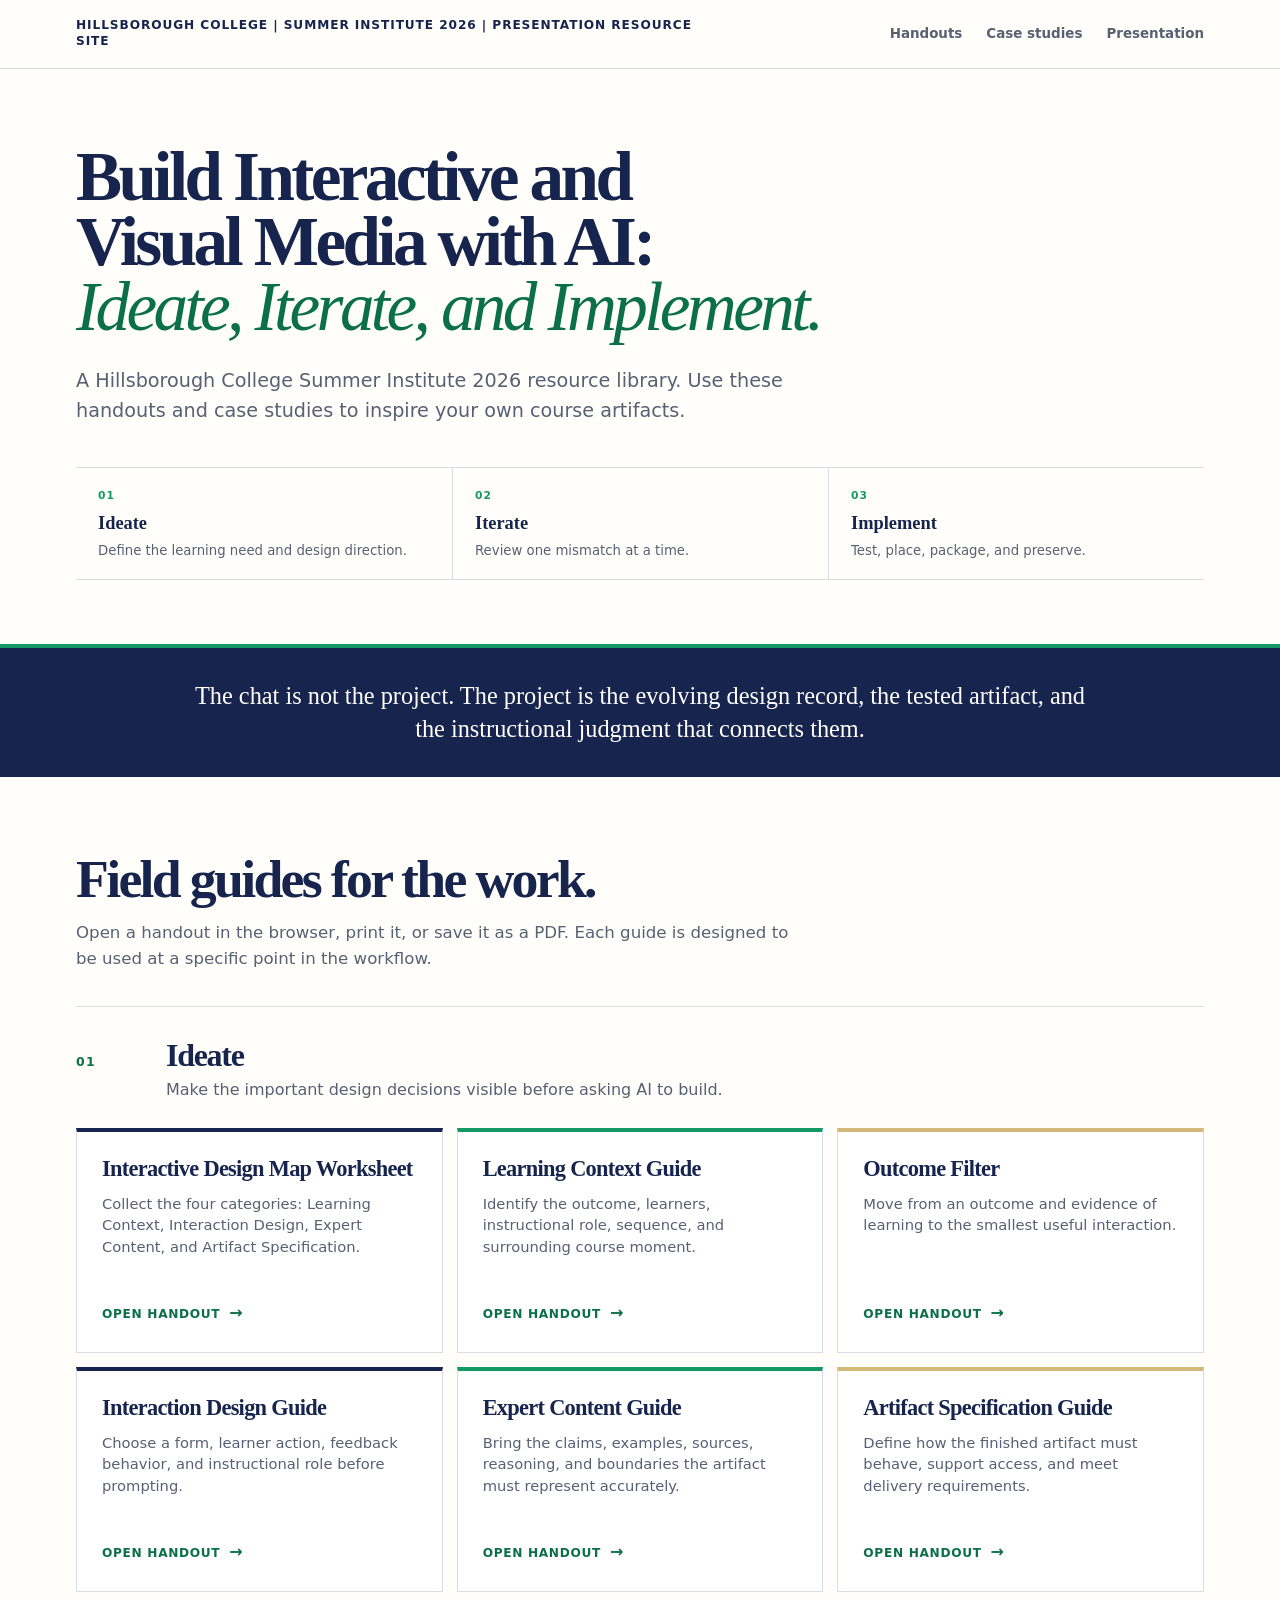
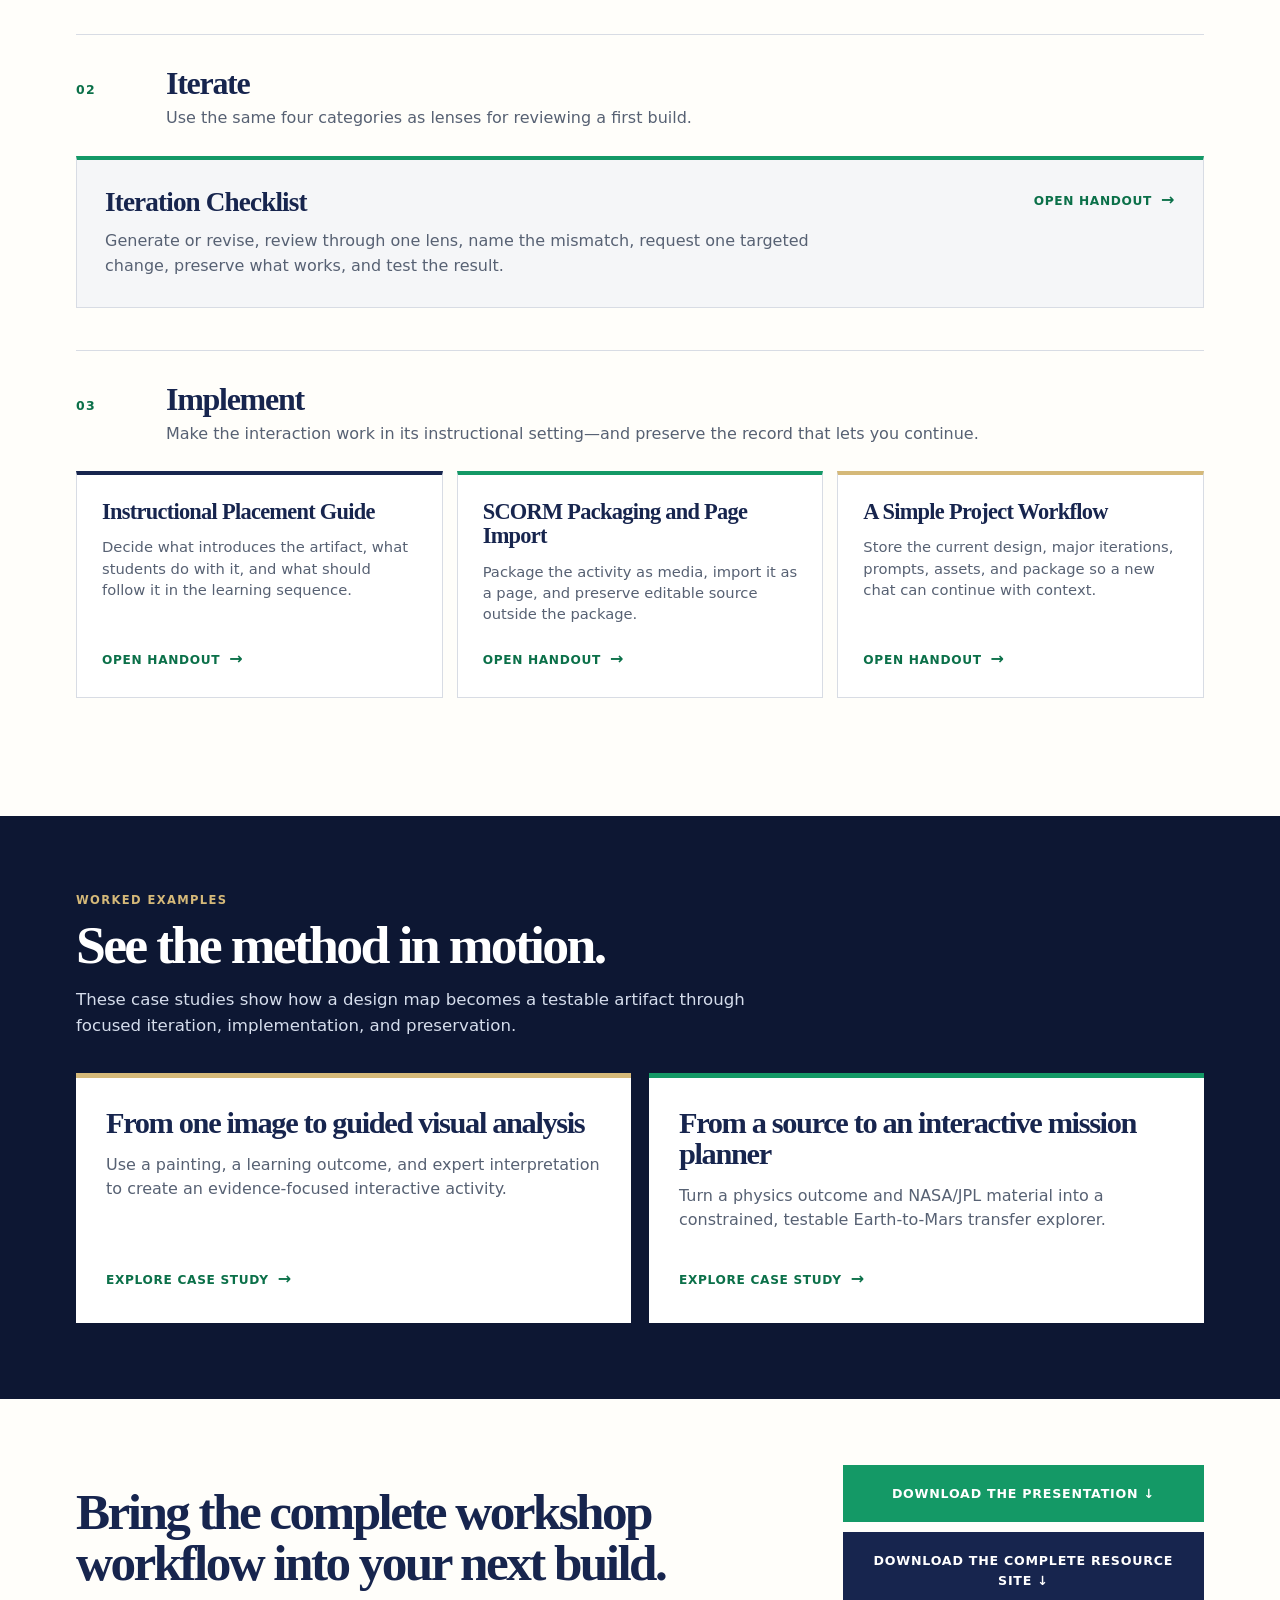
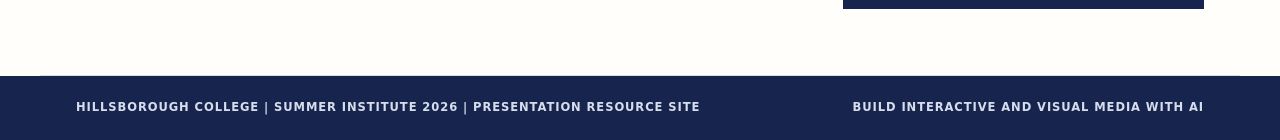
==== commit 936255ec: "Add downloadable offline resource package" ====
--- a/index.html
+++ b/index.html
@@ -85,10 +85,18 @@
 
     <section class="presentation shell" id="presentation" aria-labelledby="presentation-title">
       <div><h2 id="presentation-title">Bring the complete workshop workflow into your next build.</h2></div>
-      <a class="download-link" href="resources/presentation/build-interactive-and-visual-media-with-ai-v3.pptx">Download the presentation <span aria-hidden="true">↓</span></a>
+      <div class="download-actions">
+        <a class="download-link" href="resources/presentation/build-interactive-and-visual-media-with-ai-v3.pptx">Download the presentation <span aria-hidden="true">↓</span></a>
+        <a class="download-link download-link--secondary download-site-link" href="downloads/ideate-iterate-implement-resource-site.zip" download>Download the complete resource site <span aria-hidden="true">↓</span></a>
+      </div>
     </section>
   </main>
 
   <footer class="site-footer"><div class="shell"><span>Hillsborough College | Summer Institute 2026 | Presentation Resource Site</span><span>Build Interactive and Visual Media with AI</span></div></footer>
+  <script>
+    if (window.location.protocol === "file:") {
+      document.querySelector(".download-site-link")?.remove();
+    }
+  </script>
 </body>
 </html>
--- a/assets/site.css
+++ b/assets/site.css
@@ -68,8 +68,11 @@
 .case-card > p:not(.card-kicker) { color:var(--muted); margin-bottom:26px; }
 .presentation { align-items:center; border-bottom:1px solid var(--line); display:grid; gap:44px; grid-template-columns:1.6fr .8fr; padding-bottom:66px; padding-top:66px; }
 .presentation h2 { font-size:clamp(2rem,4vw,3.25rem); letter-spacing:-.05em; line-height:1; margin:0; max-width:690px; }
+.download-actions { display:grid; gap:10px; }
 .download-link { background:var(--green); color:#fff; font-size:.79rem; font-weight:850; letter-spacing:.06em; padding:19px 22px; text-align:center; text-decoration:none; text-transform:uppercase; }
 .download-link:hover, .download-link:focus-visible { background:var(--green-dark); outline:3px solid rgb(20 153 102 / 28%); outline-offset:3px; }
+.download-link--secondary { background:var(--navy); }
+.download-link--secondary:hover, .download-link--secondary:focus-visible { background:var(--navy-deep); }
 .site-footer { background:var(--navy); color:#d6deed; font-size:.72rem; font-weight:800; letter-spacing:.08em; text-transform:uppercase; }
 .site-footer .shell { display:flex; justify-content:space-between; padding-bottom:23px; padding-top:23px; }
 @media (max-width:820px) { .shell { padding-left:24px; padding-right:24px; } .masthead { align-items:flex-start; flex-direction:column; gap:8px; padding-bottom:14px; padding-top:14px; } nav { width:100%; } .hero,.resource-library { padding-bottom:58px; padding-top:58px; } .hero-title { font-size:clamp(2.8rem,8.8vw,4.1rem); } .presentation { grid-template-columns:1fr; } .resource-grid--three { grid-template-columns:repeat(2,1fr); } }
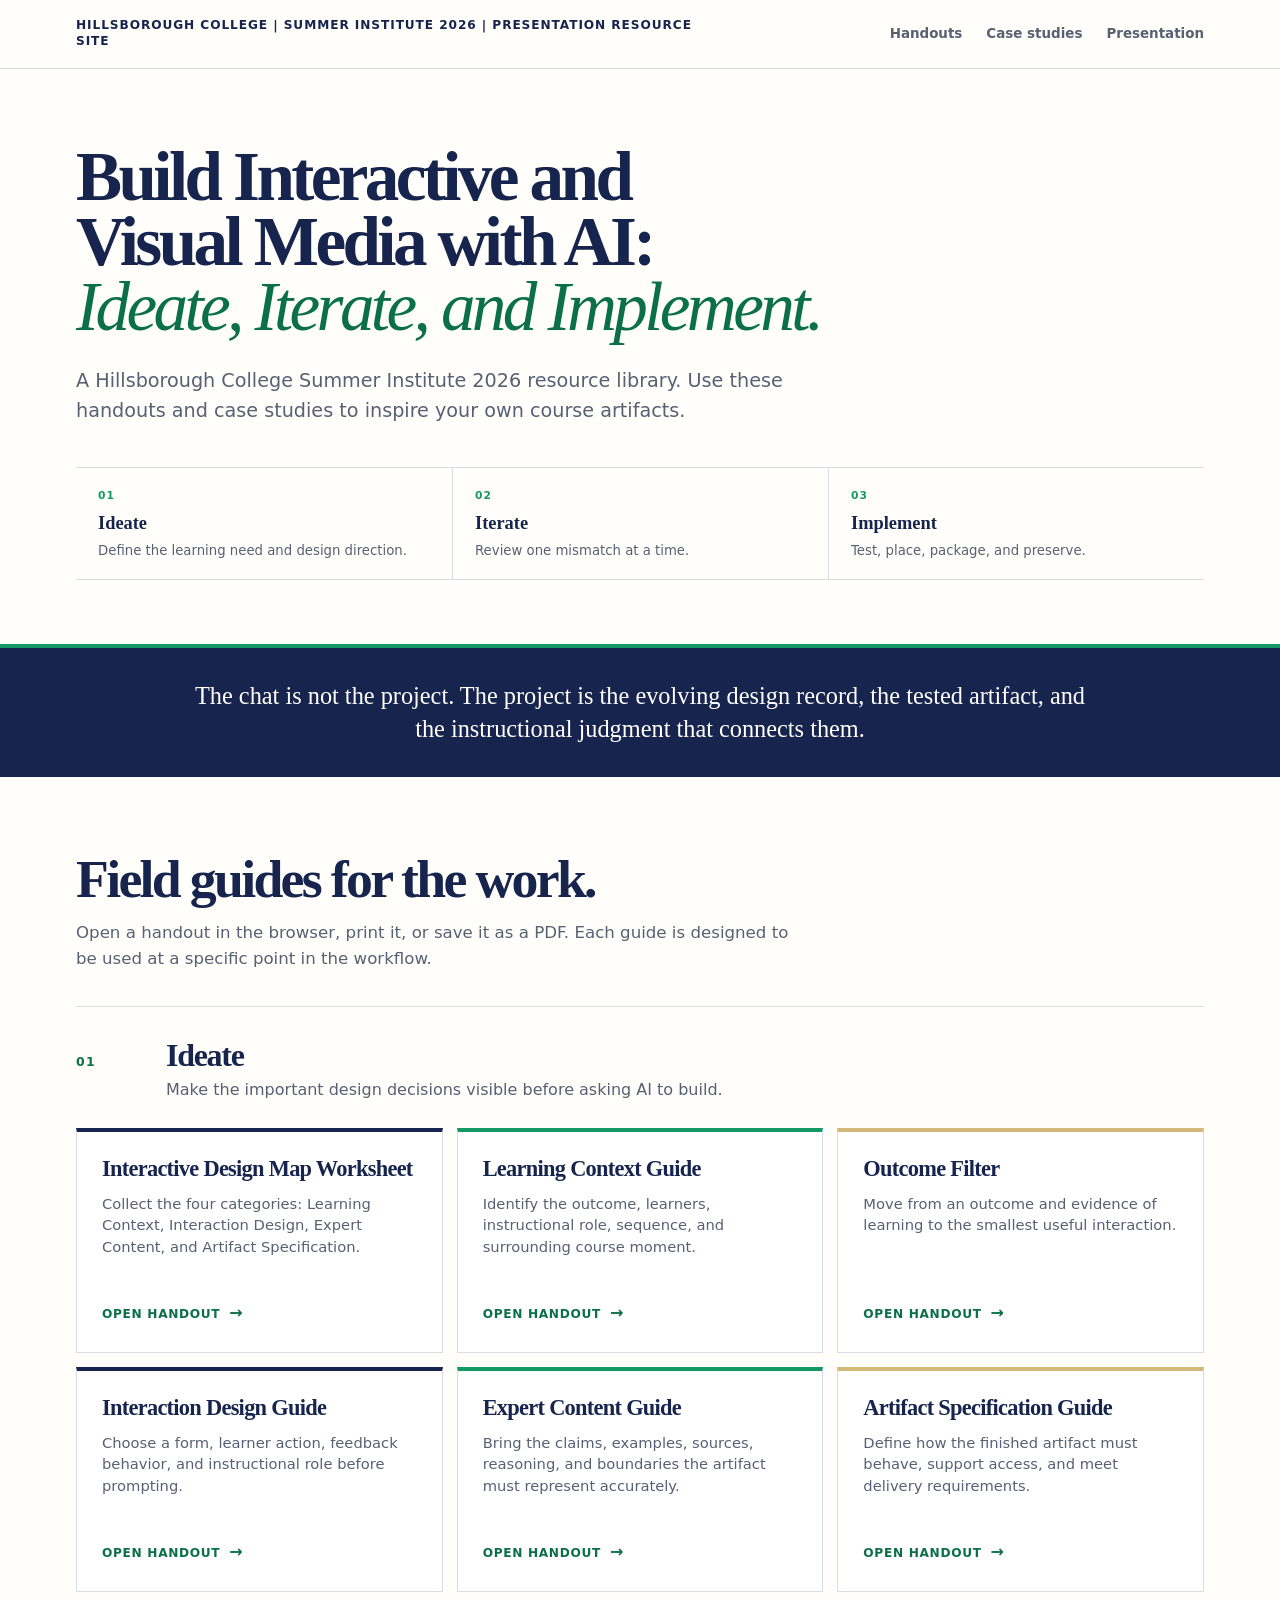
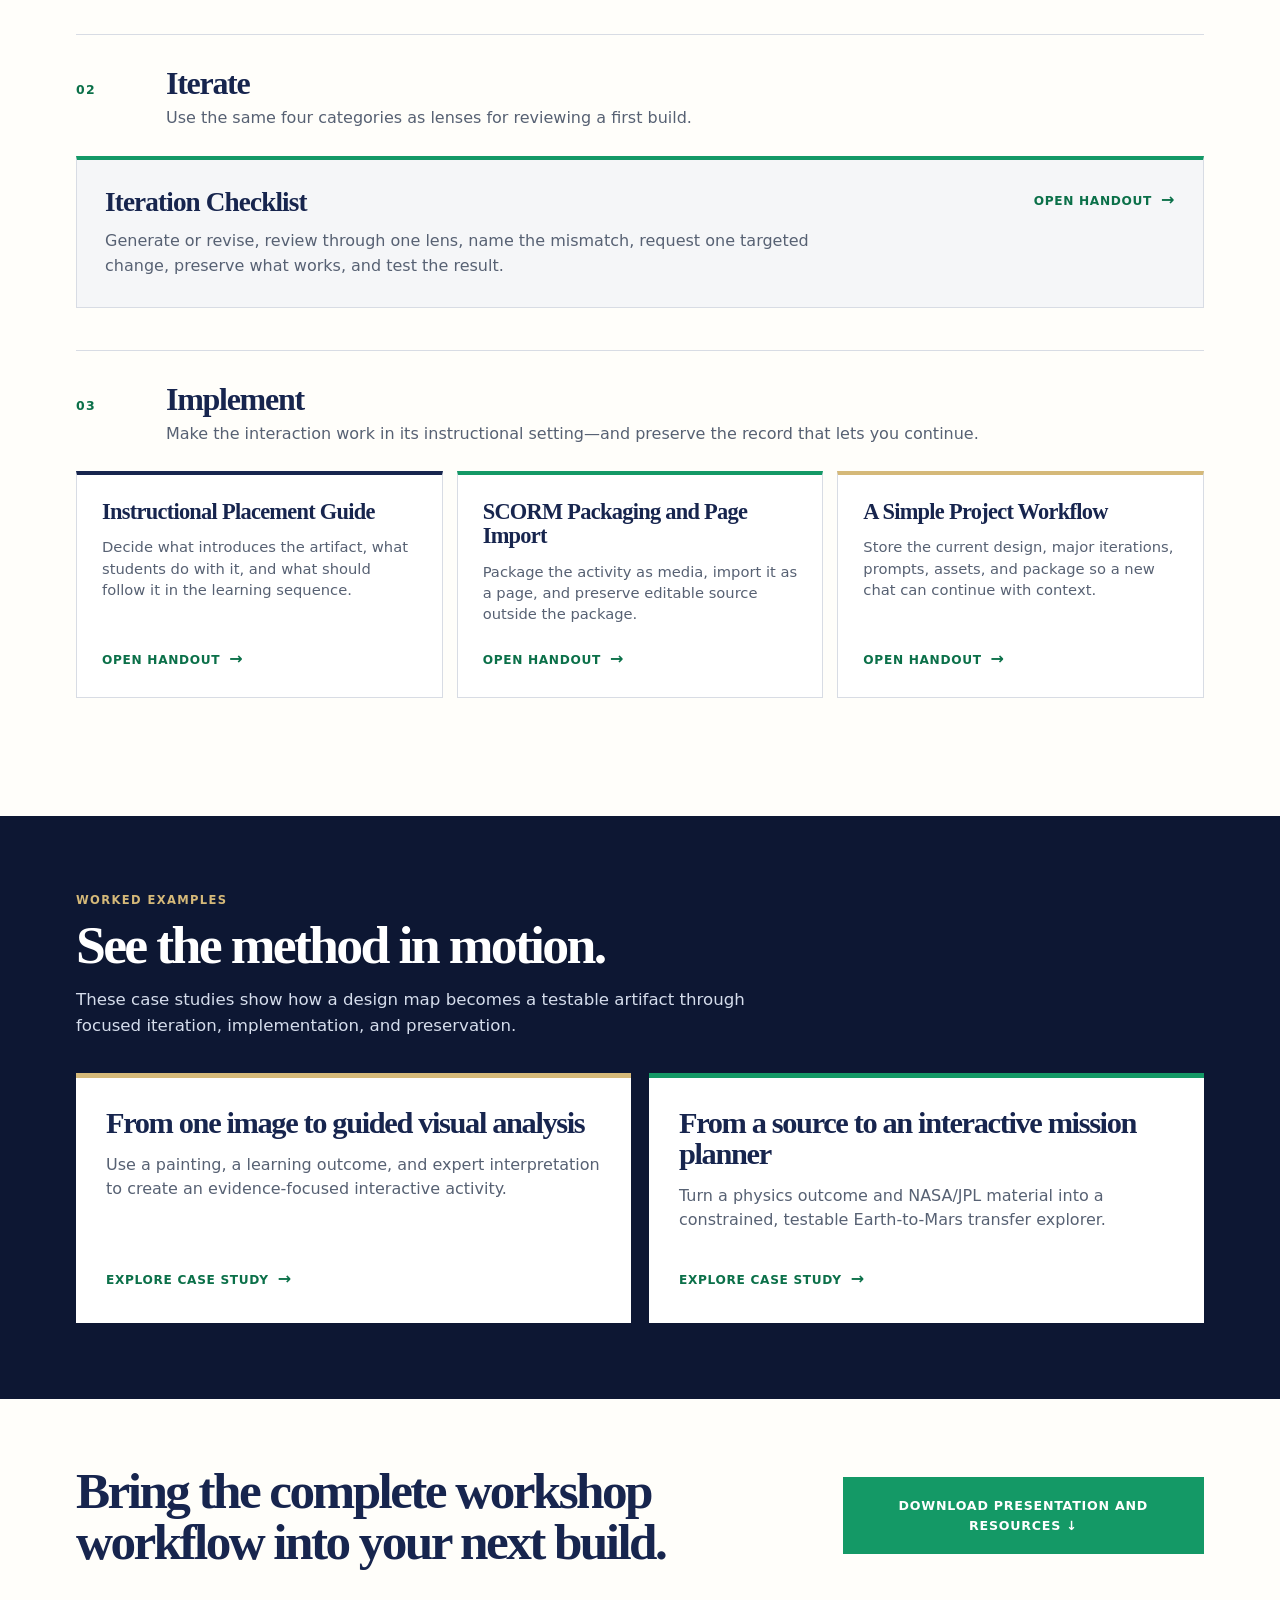
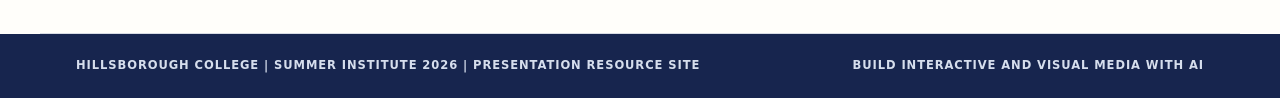
==== commit 3c5c8075: "Consolidate resource downloads" ====
--- a/index.html
+++ b/index.html
@@ -86,8 +86,7 @@
     <section class="presentation shell" id="presentation" aria-labelledby="presentation-title">
       <div><h2 id="presentation-title">Bring the complete workshop workflow into your next build.</h2></div>
       <div class="download-actions">
-        <a class="download-link" href="resources/presentation/build-interactive-and-visual-media-with-ai-v3.pptx">Download the presentation <span aria-hidden="true">↓</span></a>
-        <a class="download-link download-link--secondary download-site-link" href="downloads/ideate-iterate-implement-resource-site.zip" download>Download the complete resource site <span aria-hidden="true">↓</span></a>
+        <a class="download-link download-site-link" href="downloads/ideate-iterate-implement-resource-site.zip" download>Download Presentation and Resources <span aria-hidden="true">↓</span></a>
       </div>
     </section>
   </main>
--- a/assets/site.css
+++ b/assets/site.css
@@ -71,8 +71,6 @@
 .download-actions { display:grid; gap:10px; }
 .download-link { background:var(--green); color:#fff; font-size:.79rem; font-weight:850; letter-spacing:.06em; padding:19px 22px; text-align:center; text-decoration:none; text-transform:uppercase; }
 .download-link:hover, .download-link:focus-visible { background:var(--green-dark); outline:3px solid rgb(20 153 102 / 28%); outline-offset:3px; }
-.download-link--secondary { background:var(--navy); }
-.download-link--secondary:hover, .download-link--secondary:focus-visible { background:var(--navy-deep); }
 .site-footer { background:var(--navy); color:#d6deed; font-size:.72rem; font-weight:800; letter-spacing:.08em; text-transform:uppercase; }
 .site-footer .shell { display:flex; justify-content:space-between; padding-bottom:23px; padding-top:23px; }
 @media (max-width:820px) { .shell { padding-left:24px; padding-right:24px; } .masthead { align-items:flex-start; flex-direction:column; gap:8px; padding-bottom:14px; padding-top:14px; } nav { width:100%; } .hero,.resource-library { padding-bottom:58px; padding-top:58px; } .hero-title { font-size:clamp(2.8rem,8.8vw,4.1rem); } .presentation { grid-template-columns:1fr; } .resource-grid--three { grid-template-columns:repeat(2,1fr); } }
